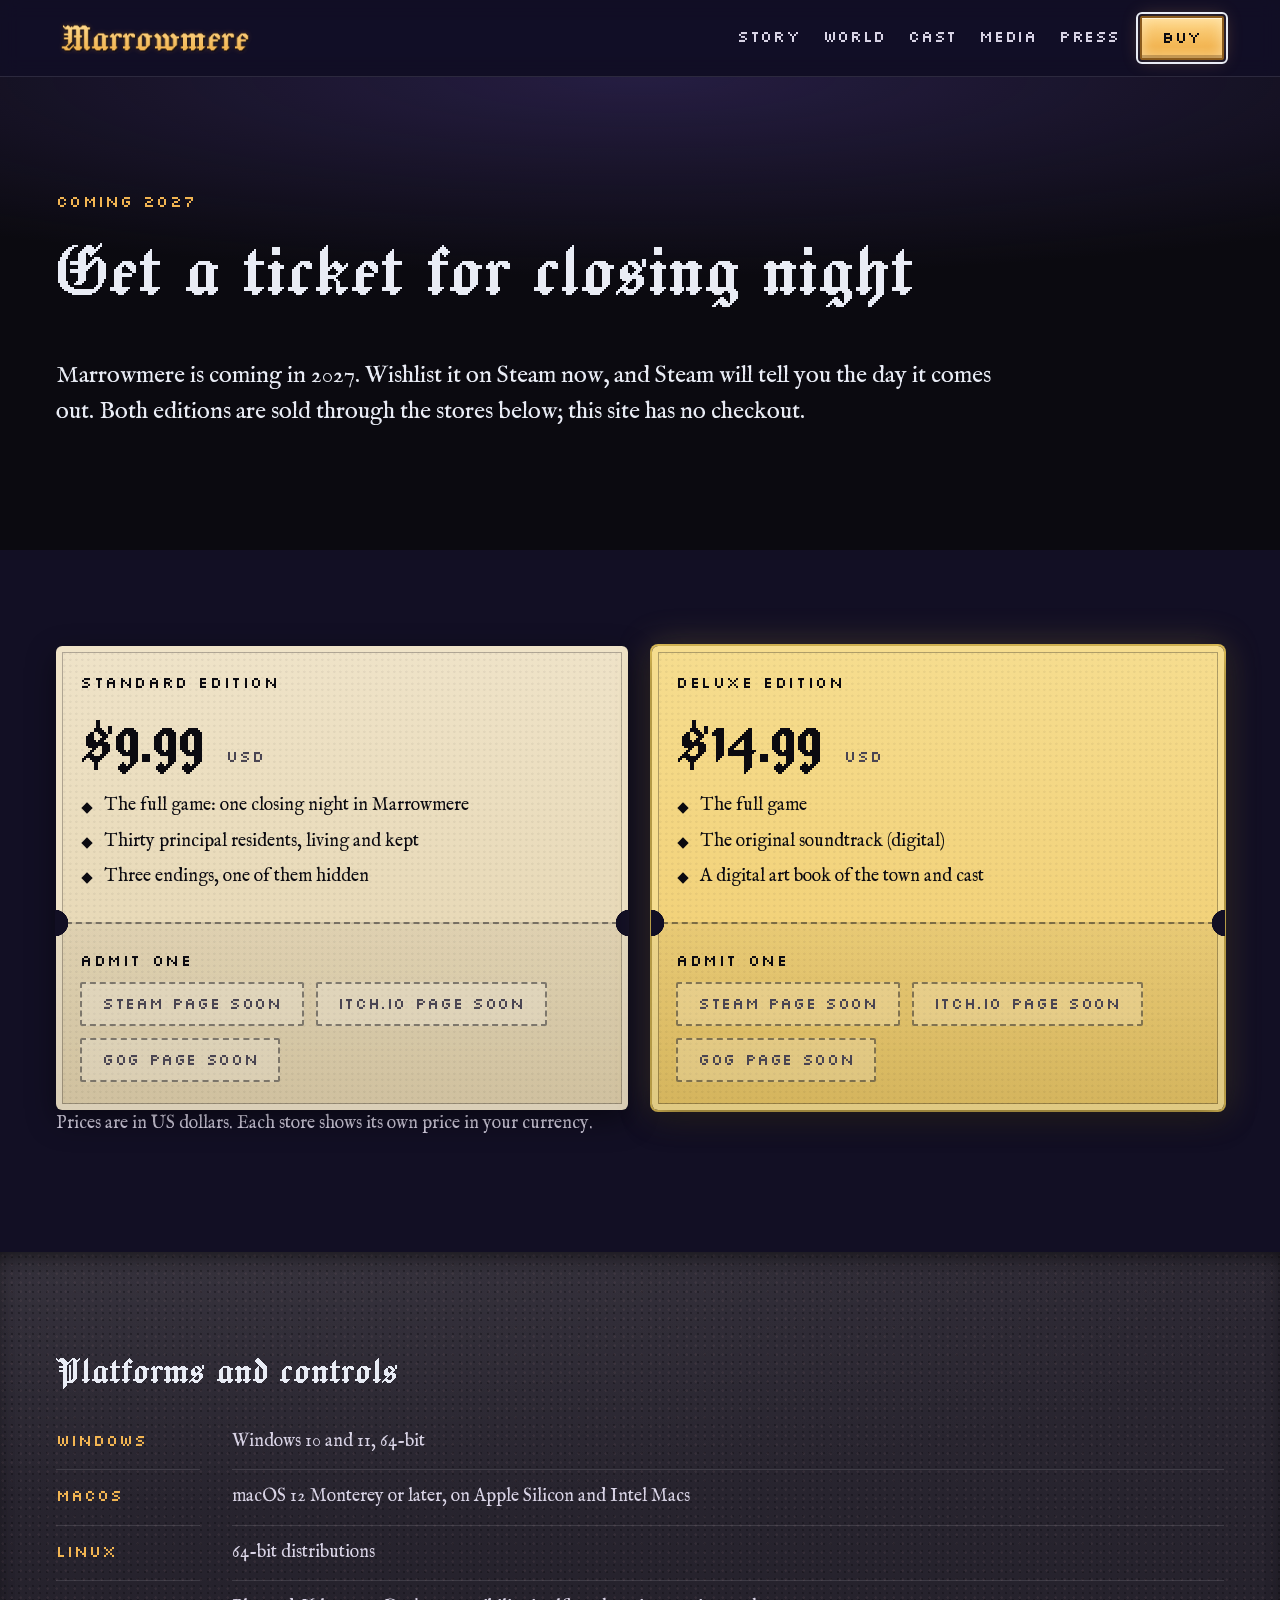
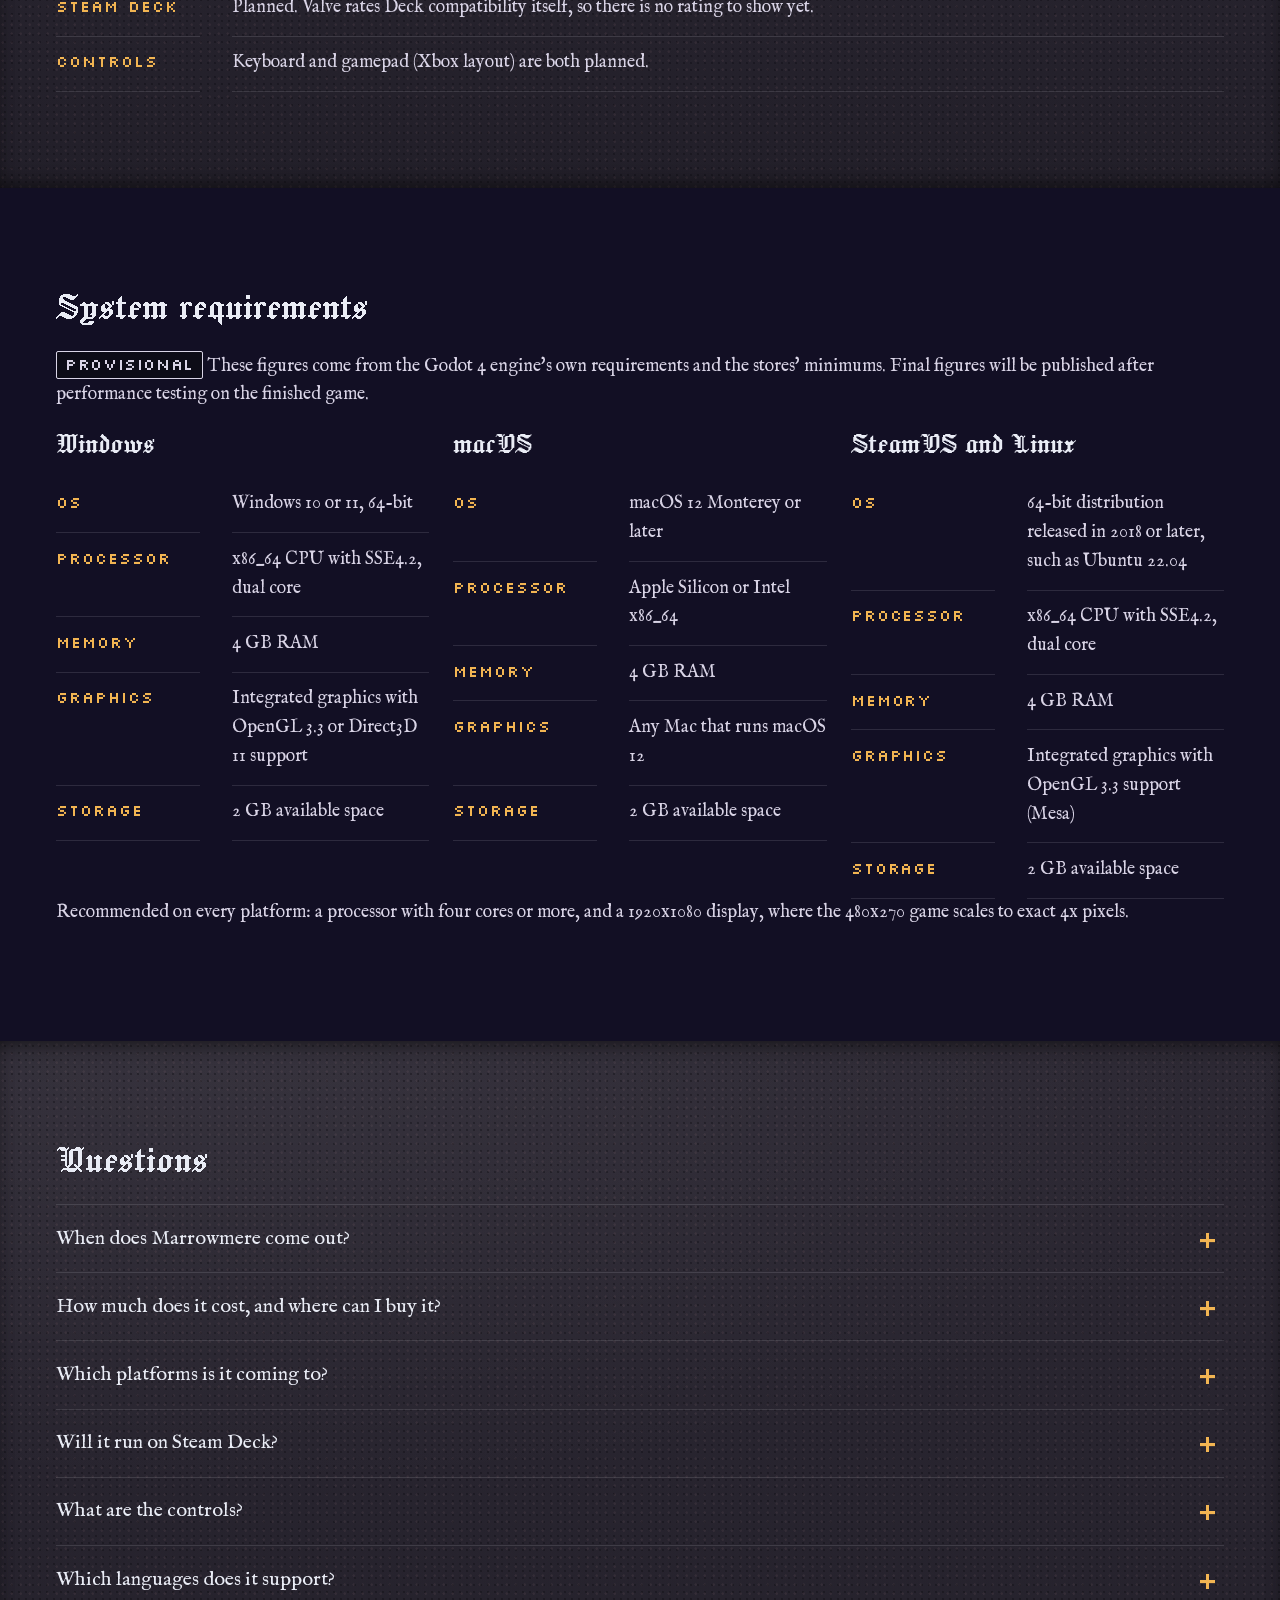
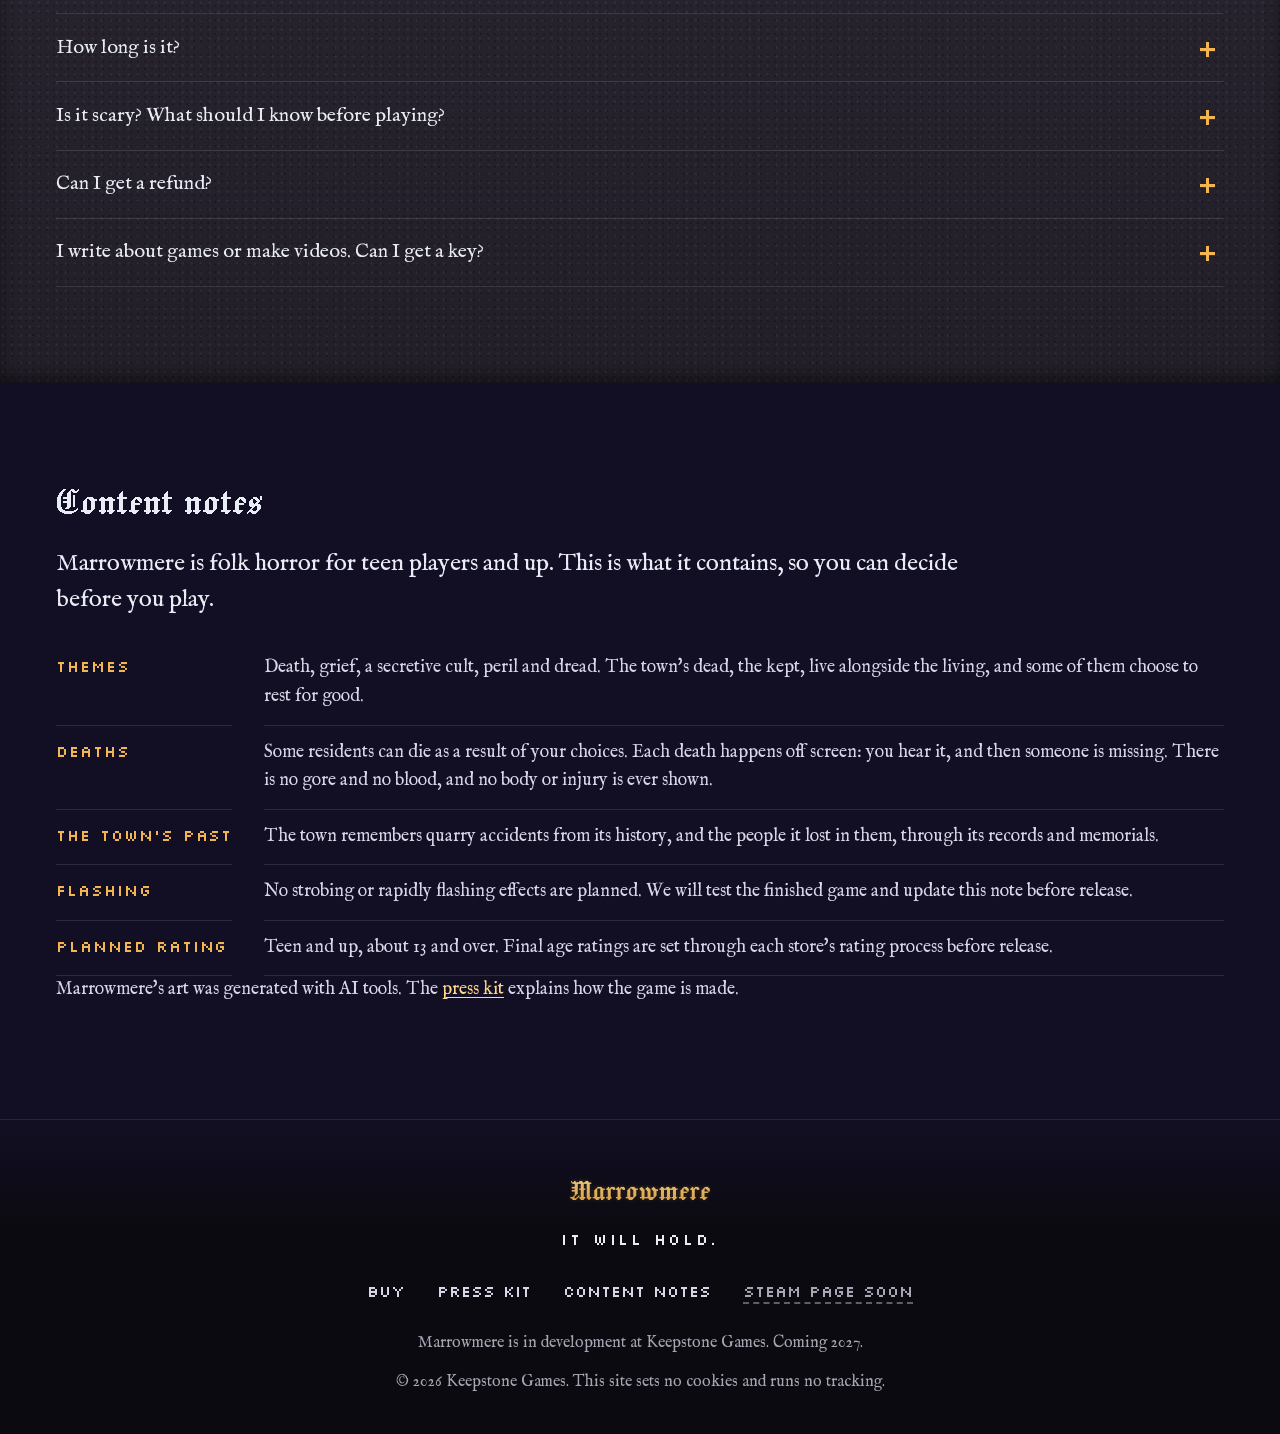
==== buy.html @ 12991509 "Publish the Marrowmere site Co-Authored-By: Claude Opus 5.5 <noreply@anthropic.com>" ====
<!doctype html>
<html lang="en-CA">
<head>
<meta charset="utf-8">
<meta name="viewport" content="width=device-width, initial-scale=1">
<title>Buy Marrowmere: editions, platforms and FAQ</title>
<meta name="description" content="Wishlist Marrowmere on Steam. Standard Edition $9.99 USD, Deluxe Edition $14.99 USD with the soundtrack and a digital art book. Coming 2027 to Windows, macOS and Linux.">
<link rel="canonical" href="https://bottobot.github.io/marrowmere-site/buy.html">
<meta property="og:type" content="website">
<meta property="og:site_name" content="Marrowmere">
<meta property="og:title" content="Buy Marrowmere: editions, platforms and FAQ">
<meta property="og:description" content="Wishlist Marrowmere on Steam. Standard Edition $9.99 USD, Deluxe Edition $14.99 USD with the soundtrack and a digital art book. Coming 2027 to Windows, macOS and Linux.">
<meta property="og:url" content="https://bottobot.github.io/marrowmere-site/buy.html">
<meta property="og:image" content="https://bottobot.github.io/marrowmere-site/assets/img/brand/og-image.jpg">
<meta name="twitter:card" content="summary_large_image">
<meta name="theme-color" content="#120f24">
<link rel="icon" href="assets/icons/favicon.ico" sizes="any">
<link rel="icon" type="image/png" sizes="32x32" href="assets/icons/favicon-32.png">
<link rel="apple-touch-icon" href="assets/icons/apple-touch-icon.png">
<link rel="manifest" href="site.webmanifest">
<link rel="preload" href="assets/fonts/jacquard24.woff2" as="font" type="font/woff2" crossorigin>
<link rel="stylesheet" href="css/site.css">
<script src="js/config.js"></script>
<script src="js/site.js" defer></script>
</head>
<body class="page-buy">
<!-- @region header -->
<a class="skip-link" href="#main">Skip to content</a>
<header class="site-header">
  <div class="wrap site-header__inner">
    <a class="brand" href="index.html"><img src="assets/img/brand/wordmark-1200.png" alt="Marrowmere" width="240" height="60"></a>
    <button class="nav-toggle" type="button" aria-expanded="false" aria-controls="site-nav"><span class="visually-hidden">Menu</span><span class="nav-toggle__bars" aria-hidden="true"></span></button>
    <nav id="site-nav" class="site-nav" aria-label="Main">
      <ul>
        <li><a href="story.html">Story</a></li>
        <li><a href="world.html">World</a></li>
        <li><a href="cast.html">Cast</a></li>
        <li><a href="media.html">Media</a></li>
        <li><a href="press.html">Press</a></li>
        <li><a class="btn btn--primary" href="buy.html" aria-current="page">Buy</a></li>
      </ul>
    </nav>
  </div>
</header>
<!-- @end header -->
<main id="main">
  <section class="section section--night" aria-labelledby="buy-title">
    <div class="wrap">
      <p class="eyebrow" data-cfg="release">Coming 2027</p>
      <h1 id="buy-title">Get a ticket for closing night</h1>
      <p class="lede">Marrowmere is coming in 2027. Wishlist it on Steam now, and Steam will tell you the day it comes out. Both editions are sold through the stores below; this site has no checkout.</p>
    </div>
  </section>

  <section class="section" id="editions" aria-labelledby="editions-title">
    <div class="wrap">
      <h2 class="visually-hidden" id="editions-title">Editions</h2>
      <div class="grid grid--2">
        <article class="ticket" aria-labelledby="ticket-standard">
          <h3 class="ticket__name" id="ticket-standard" data-cfg="editions.standard.name">Standard Edition</h3>
          <p class="ticket__price"><span data-cfg="editions.standard.price">$9.99</span> <small>USD</small></p>
          <ul class="ticket__list">
            <li>The full game: one closing night in Marrowmere</li>
            <li>Thirty principal residents, living and kept</li>
            <li>Three endings, one of them hidden</li>
          </ul>
          <div class="ticket__stub">
            <p class="ticket__name">Admit one</p>
            <div class="store-buttons">
              <a class="btn btn--primary" href="#faq-release" data-cfg-href="stores.steam" data-soon="Steam page soon">Wishlist on Steam</a>
              <a class="btn btn--ghost" href="#faq-release" data-cfg-href="stores.itch" data-soon="itch.io page soon">Follow on itch.io</a>
              <a class="btn btn--ghost" href="#faq-release" data-cfg-href="stores.gog" data-soon="GOG page soon">Wishlist on GOG</a>
            </div>
          </div>
        </article>
        <article class="ticket ticket--deluxe" aria-labelledby="ticket-deluxe">
          <h3 class="ticket__name" id="ticket-deluxe" data-cfg="editions.deluxe.name">Deluxe Edition</h3>
          <p class="ticket__price"><span data-cfg="editions.deluxe.price">$14.99</span> <small>USD</small></p>
          <ul class="ticket__list">
            <li>The full game</li>
            <li>The original soundtrack (digital)</li>
            <li>A digital art book of the town and cast</li>
          </ul>
          <div class="ticket__stub">
            <p class="ticket__name">Admit one</p>
            <div class="store-buttons">
              <a class="btn btn--primary" href="#faq-release" data-cfg-href="stores.steam" data-soon="Steam page soon">Wishlist on Steam</a>
              <a class="btn btn--ghost" href="#faq-release" data-cfg-href="stores.itch" data-soon="itch.io page soon">Follow on itch.io</a>
              <a class="btn btn--ghost" href="#faq-release" data-cfg-href="stores.gog" data-soon="GOG page soon">Wishlist on GOG</a>
            </div>
          </div>
        </article>
      </div>
      <p>Prices are in US dollars. Each store shows its own price in your currency.</p>
    </div>
  </section>

  <section class="section section--stone" id="platforms" aria-labelledby="platforms-title">
    <div class="wrap">
      <h2 id="platforms-title">Platforms and controls</h2>
      <dl class="facts">
        <dt>Windows</dt>
        <dd>Windows 10 and 11, 64-bit</dd>
        <dt>macOS</dt>
        <dd>macOS 12 Monterey or later, on Apple Silicon and Intel Macs</dd>
        <dt>Linux</dt>
        <dd>64-bit distributions</dd>
        <dt>Steam Deck</dt>
        <dd>Planned. Valve rates Deck compatibility itself, so there is no rating to show yet.</dd>
        <dt>Controls</dt>
        <dd>Keyboard and gamepad (Xbox layout) are both planned.</dd>
      </dl>
    </div>
  </section>

  <section class="section" id="requirements" aria-labelledby="requirements-title">
    <div class="wrap">
      <h2 id="requirements-title">System requirements</h2>
      <p><span class="badge">Provisional</span> These figures come from the Godot 4 engine's own requirements and the stores' minimums. Final figures will be published after performance testing on the finished game.</p>
      <div class="grid grid--3">
        <div>
          <h3>Windows</h3>
          <dl class="facts">
            <dt>OS</dt>
            <dd>Windows 10 or 11, 64-bit</dd>
            <dt>Processor</dt>
            <dd>x86_64 CPU with SSE4.2, dual core</dd>
            <dt>Memory</dt>
            <dd>4 GB RAM</dd>
            <dt>Graphics</dt>
            <dd>Integrated graphics with OpenGL 3.3 or Direct3D 11 support</dd>
            <dt>Storage</dt>
            <dd>2 GB available space</dd>
          </dl>
        </div>
        <div>
          <h3>macOS</h3>
          <dl class="facts">
            <dt>OS</dt>
            <dd>macOS 12 Monterey or later</dd>
            <dt>Processor</dt>
            <dd>Apple Silicon or Intel x86_64</dd>
            <dt>Memory</dt>
            <dd>4 GB RAM</dd>
            <dt>Graphics</dt>
            <dd>Any Mac that runs macOS 12</dd>
            <dt>Storage</dt>
            <dd>2 GB available space</dd>
          </dl>
        </div>
        <div>
          <h3>SteamOS and Linux</h3>
          <dl class="facts">
            <dt>OS</dt>
            <dd>64-bit distribution released in 2018 or later, such as Ubuntu 22.04</dd>
            <dt>Processor</dt>
            <dd>x86_64 CPU with SSE4.2, dual core</dd>
            <dt>Memory</dt>
            <dd>4 GB RAM</dd>
            <dt>Graphics</dt>
            <dd>Integrated graphics with OpenGL 3.3 support (Mesa)</dd>
            <dt>Storage</dt>
            <dd>2 GB available space</dd>
          </dl>
        </div>
      </div>
      <p><strong>Recommended</strong> on every platform: a processor with four cores or more, and a 1920x1080 display, where the 480x270 game scales to exact 4x pixels.</p>
    </div>
  </section>

  <section class="section section--stone" id="faq" aria-labelledby="faq-title">
    <div class="wrap">
      <h2 id="faq-title">Questions</h2>
      <details class="faq" id="faq-release">
        <summary>When does Marrowmere come out?</summary>
        <div>
          <p>In 2027. The release date will be announced on the store pages first. Wishlist Marrowmere on Steam and Steam will tell you the day it comes out. The store pages open before release; until they do, the store buttons on this page say so.</p>
        </div>
      </details>
      <details class="faq" id="faq-price">
        <summary>How much does it cost, and where can I buy it?</summary>
        <div>
          <p>The Standard Edition is <span data-cfg="editions.standard.price">$9.99</span> USD. The Deluxe Edition is <span data-cfg="editions.deluxe.price">$14.99</span> USD and adds the original soundtrack and a digital art book. Each store shows its price in your own currency, and regional prices are set when the store pages open. Marrowmere is planned for Steam, itch.io and GOG; this site has no checkout.</p>
        </div>
      </details>
      <details class="faq" id="faq-platforms">
        <summary>Which platforms is it coming to?</summary>
        <div>
          <p>Windows, macOS and Linux. Those are the only platforms announced. Steam Deck support is planned.</p>
        </div>
      </details>
      <details class="faq" id="faq-deck">
        <summary>Will it run on Steam Deck?</summary>
        <div>
          <p>Steam Deck support is planned. The game draws at 480x270 and scales by whole numbers, so on the Deck's 1280x800 screen it shows at exact 2x pixels. Valve rates Deck compatibility itself after its own review, so there is no rating to show yet.</p>
        </div>
      </details>
      <details class="faq" id="faq-controls">
        <summary>What are the controls?</summary>
        <div>
          <p>Keyboard and gamepad (Xbox layout) are both planned. You walk and run through the streets, look at what you find and act on it. There is no jumping.</p>
        </div>
      </details>
      <details class="faq" id="faq-languages">
        <summary>Which languages does it support?</summary>
        <div>
          <p>English at launch, for all text and the interface. The dialogue is written, not voiced.</p>
        </div>
      </details>
      <details class="faq" id="faq-length">
        <summary>How long is it?</summary>
        <div>
          <p>To be announced. The story covers one evening, the Show's closing night, and we will publish an honest playtime once the whole night can be played from start to finish.</p>
        </div>
      </details>
      <details class="faq" id="faq-content">
        <summary>Is it scary? What should I know before playing?</summary>
        <div>
          <p>It is folk horror written for teen players and up: dread and atmosphere, never gore. Some residents can die because of what you say. The <a href="#content-notes">content notes</a> below list everything.</p>
        </div>
      </details>
      <details class="faq" id="faq-refunds">
        <summary>Can I get a refund?</summary>
        <div>
          <p>Refunds follow the policy of the store you bought from: Steam, itch.io and GOG each publish their own. You buy Marrowmere on those stores, not on this site, so the store handles any refund.</p>
        </div>
      </details>
      <details class="faq" id="faq-keys">
        <summary>I write about games or make videos. Can I get a key?</summary>
        <div>
          <p>Yes. Keys go out closer to release, and a press contact address is coming soon. Meanwhile, see the <a href="press.html">press kit</a> for the fact sheet, images and logo.</p>
        </div>
      </details>
    </div>
  </section>

  <section class="section" id="content-notes" aria-labelledby="content-notes-title">
    <div class="wrap">
      <h2 id="content-notes-title">Content notes</h2>
      <p class="lede">Marrowmere is folk horror for teen players and up. This is what it contains, so you can decide before you play.</p>
      <dl class="facts">
        <dt>Themes</dt>
        <dd>Death, grief, a secretive cult, peril and dread. The town's dead, the kept, live alongside the living, and some of them choose to rest for good.</dd>
        <dt>Deaths</dt>
        <dd>Some residents can die as a result of your choices. Each death happens off screen: you hear it, and then someone is missing. There is no gore and no blood, and no body or injury is ever shown.</dd>
        <dt>The town's past</dt>
        <dd>The town remembers quarry accidents from its history, and the people it lost in them, through its records and memorials.</dd>
        <dt>Flashing</dt>
        <dd>No strobing or rapidly flashing effects are planned. We will test the finished game and update this note before release.</dd>
        <dt>Planned rating</dt>
        <dd>Teen and up, about 13 and over. Final age ratings are set through each store's rating process before release.</dd>
      </dl>
      <p>Marrowmere's art was generated with AI tools. The <a href="press.html#ai-content">press kit</a> explains how the game is made.</p>
    </div>
  </section>
</main>
<!-- @region footer -->
<footer class="site-footer">
  <div class="wrap site-footer__inner">
    <img class="site-footer__mark" src="assets/img/brand/wordmark-1200.png" alt="" width="180" height="45">
    <p class="site-footer__motto">IT WILL HOLD.</p>
    <ul class="site-footer__links">
      <li><a href="buy.html">Buy</a></li>
      <li><a href="press.html">Press kit</a></li>
      <li><a href="buy.html#content-notes">Content notes</a></li>
      <li><a href="buy.html" data-cfg-href="stores.steam" data-soon="Steam page soon">Steam</a></li>
    </ul>
    <p class="site-footer__small">Marrowmere is in development at <span data-cfg="studio">Keepstone Games</span>. <span data-cfg="release">Coming 2027</span>.</p>
    <p class="site-footer__small">&copy; 2026 Keepstone Games. This site sets no cookies and runs no tracking.</p>
  </div>
</footer>
<!-- @end footer -->
</body>
</html>
---- css/site.css ----
/* Marrowmere site design system. One stylesheet for every page; no build step.
   Night is the only theme. Contrast is WCAG 2.2 AA: --granite-grey (4.47:1 on --night) is used
   for borders and disabled outlines only, never for text; small print uses --ink-muted (7.8:1). */

/* ------------------------------------------------------------------ fonts (SIL OFL, self-hosted) */
@font-face { font-family: "Jacquard 24"; src: url("../assets/fonts/jacquard24.woff2") format("woff2"); font-weight: 400; font-style: normal; font-display: swap; }
@font-face { font-family: "IM Fell English"; src: url("../assets/fonts/imfell.woff2") format("woff2"); font-weight: 400; font-style: normal; font-display: swap; }
@font-face { font-family: "IM Fell English"; src: url("../assets/fonts/imfell-italic.woff2") format("woff2"); font-weight: 400; font-style: italic; font-display: swap; }
@font-face { font-family: "Silkscreen"; src: url("../assets/fonts/silkscreen.woff2") format("woff2"); font-weight: 400; font-style: normal; font-display: swap; }

/* ------------------------------------------------------------------ tokens */
:root {
  --night: #120f24;   --dusk: #1d1838;   --violet: #3b2d6b;  --amber: #f2b552;  --amber-hi: #ffd88a;
  --granite-pink: #b88a8f; --granite-grey: #7d7a86; --keepstone: #0b0a10; --frost: #e9ecf5; --birch: #e6c45a; --ink: #d9d4e6;
  --font-display: "Jacquard 24", serif; --font-body: "IM Fell English", Georgia, serif; --font-label: "Silkscreen", monospace;
  --gutter: 16px; --wrap: 1200px; --radius: 2px;

  /* derived tokens: S02 additions, not in common.PALETTE */
  --ink-muted: #a9a5b4;
  --line: rgba(233, 236, 245, 0.12);
  --header-h: 76px;
  --hole: var(--night);
  --card-lo: #17132e;
  --kept-blue: #a7c3e6;
  --paper: #efe3c8; --paper-deep: #e3d3ad; --paper-gold: #f2d27a; --paper-ink: #0b0a10; --paper-muted: #4a4552;
  --stone-hi: #4a4552; --stone: #3b3843; --stone-lo: #24212b;
  --wood: #5d3f27; --wood-lo: #4f3420; --wood-edge: #2f1f13; --wood-paint: #f4ead2;
  --shadow: 0 10px 30px rgba(0, 0, 0, 0.45);
  color-scheme: dark;
}

/* ------------------------------------------------------------------ base */
*, *::before, *::after { box-sizing: border-box; }
[hidden] { display: none !important; }
html { -webkit-text-size-adjust: 100%; text-size-adjust: 100%; scroll-padding-top: calc(var(--header-h) + 16px); }
@media (prefers-reduced-motion: no-preference) { html { scroll-behavior: smooth; } }
body {
  margin: 0; min-height: 100vh; overflow-x: clip;
  background: var(--night); color: var(--ink);
  font-family: var(--font-body); font-size: 1.125rem; line-height: 1.6;
  font-synthesis: none; -webkit-font-smoothing: antialiased;
}
img, video { display: block; max-width: 100%; height: auto; }
picture { display: block; }
h1, h2, h3 { margin: 0 0 0.5em; font-family: var(--font-display); font-weight: 400; line-height: 1.05; color: var(--frost); overflow-wrap: break-word; text-wrap: balance; }
h1 { font-size: 2.6875rem; }                 /* 43 px: one Jacquard pixel per CSS pixel */
h2 { font-size: 2.6875rem; }
h3 { font-size: 2rem; }
@media (min-width: 760px) { h1 { font-size: 5.375rem; } }   /* 86 px */
p { margin: 0 0 1em; }
a { color: var(--amber-hi); text-decoration-thickness: 1px; text-underline-offset: 0.18em; }
a:hover { color: var(--frost); }
:focus-visible { outline: 3px solid var(--amber); outline-offset: 3px; }
::selection { background: var(--violet); color: var(--frost); }
table { width: 100%; border-collapse: collapse; }
th, td { padding: 0.6rem 0.75rem; text-align: left; vertical-align: top; border-bottom: 1px solid var(--line); }
th { font-family: var(--font-label); font-size: 1rem; font-weight: 400; letter-spacing: 0.04em; color: var(--amber); }

/* ------------------------------------------------------------------ layout */
.wrap { width: 100%; max-width: var(--wrap); margin-inline: auto; padding-inline: var(--gutter); }
.section { position: relative; padding-block: clamp(3rem, 8vw, 6rem); }
.section--night { background: radial-gradient(120% 60% at 50% 0%, rgba(59, 45, 107, 0.55), transparent 70%), var(--keepstone); }
.section--stone {
  --hole: var(--stone-lo);
  background:
    radial-gradient(circle at 30% 40%, rgba(184, 138, 143, 0.09) 0 1px, transparent 1.5px) 0 0 / 9px 9px,
    radial-gradient(circle at 70% 70%, rgba(11, 10, 16, 0.35) 0 1px, transparent 1.5px) 0 0 / 7px 7px,
    radial-gradient(140% 80% at 20% 0%, rgba(255, 255, 255, 0.05), transparent 60%),
    linear-gradient(180deg, #2c2833, #221f29);
  box-shadow: inset 0 14px 24px -14px rgba(0, 0, 0, 0.75), inset 0 -14px 24px -14px rgba(0, 0, 0, 0.75);
}
.grid { display: grid; gap: 1.5rem; grid-template-columns: minmax(0, 1fr); }
@media (min-width: 600px) { .grid--2, .grid--3, .grid--4 { grid-template-columns: repeat(2, minmax(0, 1fr)); } }
@media (min-width: 1000px) {
  .grid--3 { grid-template-columns: repeat(3, minmax(0, 1fr)); }
  .grid--4 { grid-template-columns: repeat(4, minmax(0, 1fr)); }
}
.visually-hidden { position: absolute !important; width: 1px; height: 1px; padding: 0; margin: -1px; overflow: hidden; clip: rect(0 0 0 0); clip-path: inset(50%); white-space: nowrap; border: 0; }
.skip-link { position: absolute; left: var(--gutter); top: -100px; z-index: 100; padding: 0.75rem 1rem; background: var(--amber); color: var(--keepstone); font-family: var(--font-label); font-size: 1rem; text-decoration: none; }
.skip-link:focus { top: 8px; color: var(--keepstone); }

/* ------------------------------------------------------------------ header and navigation */
.site-header { position: sticky; top: 0; z-index: 50; background: rgba(18, 15, 36, 0.86); border-bottom: 1px solid var(--line); }
@supports ((-webkit-backdrop-filter: blur(1px)) or (backdrop-filter: blur(1px))) {
  .site-header { background: rgba(18, 15, 36, 0.64); -webkit-backdrop-filter: blur(10px) saturate(1.3); backdrop-filter: blur(10px) saturate(1.3); }
}
.site-header__inner { display: flex; align-items: center; justify-content: space-between; gap: 1rem; min-height: var(--header-h); }
.brand { display: block; flex: 0 0 auto; margin-left: -21px; line-height: 0; }   /* wordmark's own 9 % margin */
.brand img { width: 240px; height: 60px; }
.site-nav ul { display: flex; flex-wrap: wrap; align-items: center; gap: 0.25rem 1.1rem; margin: 0; padding: 0; list-style: none; }
.site-nav a:not(.btn) { display: inline-block; padding: 0.5rem 0.15rem; border-bottom: 2px solid transparent; font-family: var(--font-label); font-size: 1rem; letter-spacing: 0.04em; color: var(--ink); text-decoration: none; }
.site-nav a:not(.btn):hover { color: var(--frost); border-bottom-color: var(--amber); }
.site-nav a[aria-current="page"]:not(.btn) { color: var(--amber-hi); border-bottom-color: var(--amber); }
.site-nav .btn[aria-current="page"] { outline: 2px solid var(--frost); outline-offset: 2px; }
.nav-toggle { display: none; position: relative; flex: 0 0 auto; width: 44px; height: 44px; padding: 0; border: 1px solid rgba(233, 236, 245, 0.4); border-radius: var(--radius); background: rgba(11, 10, 16, 0.35); color: var(--frost); cursor: pointer; }
.nav-toggle__bars, .nav-toggle__bars::before, .nav-toggle__bars::after { position: absolute; width: 20px; height: 2px; background-color: currentColor; transition: transform 0.2s ease, background-color 0.2s ease; }
.nav-toggle__bars { left: 11px; top: 20px; }
.nav-toggle__bars::before, .nav-toggle__bars::after { content: ""; left: 0; }
.nav-toggle__bars::before { top: -7px; }
.nav-toggle__bars::after { top: 7px; }
.nav-toggle[aria-expanded="true"] .nav-toggle__bars { background-color: transparent; }
.nav-toggle[aria-expanded="true"] .nav-toggle__bars::before { transform: translateY(7px) rotate(45deg); }
.nav-toggle[aria-expanded="true"] .nav-toggle__bars::after { transform: translateY(-7px) rotate(-45deg); }
@media (max-width: 759.98px) {
  .nav-toggle { display: block; }
  .site-nav { display: none; position: absolute; top: 100%; left: 0; right: 0; padding: 0.25rem var(--gutter) 1.25rem; background: rgba(11, 10, 16, 0.97); border-bottom: 1px solid var(--line); box-shadow: 0 18px 30px rgba(0, 0, 0, 0.5); max-height: calc(100vh - var(--header-h)); max-height: calc(100dvh - var(--header-h)); overflow-y: auto; overscroll-behavior: contain; }
  .nav-toggle[aria-expanded="true"] + .site-nav { display: block; }
  html:not(.js) .site-header { position: relative; }   /* no-script fallback: the menu stays open */
  html:not(.js) .site-header__inner { flex-wrap: wrap; }
  html:not(.js) .nav-toggle { display: none; }
  html:not(.js) .site-nav { display: block; position: static; flex: 1 0 100%; padding-top: 0; max-height: none; overflow: visible; box-shadow: none; border-bottom: 0; background: none; }
  .site-nav ul { flex-direction: column; align-items: stretch; gap: 0; }
  .site-nav a:not(.btn) { display: block; padding: 0.85rem 0; border-bottom: 1px solid var(--line); }
  .site-nav .btn { width: 100%; margin-top: 1rem; }
}
@media (min-width: 760px) and (max-width: 899.98px) { .brand { margin-left: -18px; } .brand img { width: 200px; height: 50px; } }

/* ------------------------------------------------------------------ type */
.eyebrow { margin: 0 0 0.75rem; font-family: var(--font-label); font-size: 1rem; line-height: 1.5; letter-spacing: 0.08em; text-transform: uppercase; color: var(--amber); }
.lede { max-width: 40em; font-size: 1.375rem; line-height: 1.5; color: var(--frost); }
@media (min-width: 760px) { .lede { font-size: 1.5rem; } }
/* The motto is set in Silkscreen like the hero and footer mottos: Jacquard 24 capitals misread
   "IT WILL HOLD." as "JT WJLL HOLD.". 32 and 48 px are Silkscreen's crisp multiples of 8. */
.motto {
  position: relative; max-width: 46rem; margin: 2.5rem auto; padding: 2.25rem clamp(1.25rem, 5vw, 3rem);
  font-family: var(--font-label); font-size: 2rem; line-height: 1.25; letter-spacing: 0.1em; text-align: center; text-wrap: balance; color: #e4dfec;
  background:
    radial-gradient(140% 90% at 25% 10%, rgba(255, 255, 255, 0.08), transparent 55%),
    radial-gradient(circle at 30% 40%, rgba(184, 138, 143, 0.10) 0 1px, transparent 1.5px) 0 0 / 9px 9px,
    radial-gradient(circle at 60% 70%, rgba(11, 10, 16, 0.35) 0 1px, transparent 1.5px) 0 0 / 7px 7px,
    linear-gradient(180deg, var(--stone-hi), var(--stone) 55%, var(--stone-lo));
  border: 1px solid #15131a; border-radius: var(--radius);
  box-shadow:
    inset 0 2px 0 rgba(255, 255, 255, 0.14), inset 0 -3px 0 rgba(0, 0, 0, 0.45),
    inset 0 0 0 6px rgba(11, 10, 16, 0.22), inset 0 0 0 7px rgba(255, 255, 255, 0.05),
    inset 0 0 40px rgba(0, 0, 0, 0.55), 0 14px 30px rgba(0, 0, 0, 0.5);
  text-shadow: 0 -2px 0 rgba(11, 10, 16, 0.9), 0 1px 0 rgba(255, 255, 255, 0.22);
}
.motto p { margin: 0; }
@media (min-width: 760px) { .motto { font-size: 3rem; } }
.motto cite, .motto footer { display: block; margin-top: 1rem; font-family: var(--font-label); font-size: 1rem; font-style: normal; letter-spacing: 0.08em; color: var(--ink); text-shadow: 0 1px 0 rgba(0, 0, 0, 0.6); }
.sign {
  position: relative; display: inline-block; margin: 1rem 0; padding: 0.85rem 1.9rem;
  font-family: var(--font-label); font-size: 1.5rem; line-height: 1.3; letter-spacing: 0.08em; text-transform: uppercase; color: var(--wood-paint);
  text-shadow: 1px 1px 0 rgba(0, 0, 0, 0.55);
  background:
    linear-gradient(180deg, rgba(255, 255, 255, 0.07), transparent 40%),
    repeating-linear-gradient(180deg, transparent 0 13px, rgba(0, 0, 0, 0.28) 13px 14px, transparent 14px 28px),
    repeating-linear-gradient(90deg, rgba(0, 0, 0, 0.06) 0 2px, transparent 2px 23px, rgba(255, 255, 255, 0.04) 23px 24px),
    linear-gradient(90deg, var(--wood-lo), var(--wood) 30%, #6b4a2f 60%, var(--wood-lo));
  border: 3px solid var(--wood-edge); border-radius: 3px;
  box-shadow: inset 0 0 0 1px rgba(255, 255, 255, 0.08), inset 0 -8px 16px rgba(0, 0, 0, 0.35), 0 5px 0 #1e140c, 0 12px 24px rgba(0, 0, 0, 0.5);
  transform: rotate(-1.5deg);
}
.sign::before, .sign::after { content: ""; position: absolute; top: 50%; width: 8px; height: 8px; margin-top: -4px; border-radius: 50%; background: radial-gradient(circle at 35% 35%, #c9c3b3, #6d6658 60%, #2b2620); box-shadow: 0 1px 0 rgba(0, 0, 0, 0.6); }
.sign::before { left: 8px; }
.sign::after { right: 8px; }

/* ------------------------------------------------------------------ buttons */
.btn {
  display: inline-flex; align-items: center; justify-content: center; gap: 0.5rem; min-height: 44px; padding: 0.65rem 1.25rem;
  border: 2px solid transparent; border-radius: var(--radius); background: transparent; color: var(--frost);
  font-family: var(--font-label); font-size: 1rem; line-height: 1.2; letter-spacing: 0.04em; text-align: center; text-decoration: none; cursor: pointer;
  transition: transform 0.15s ease, box-shadow 0.2s ease, background-color 0.2s ease, color 0.2s ease, border-color 0.2s ease;
}
.btn--primary {
  color: var(--keepstone); border-color: #8a5a1c; background: linear-gradient(180deg, var(--amber-hi), var(--amber) 70%);
  box-shadow: inset 0 1px 0 rgba(255, 255, 255, 0.55), inset 0 -3px 0 rgba(61, 34, 8, 0.28), inset 0 0 14px rgba(255, 244, 214, 0.55), 0 0 18px rgba(242, 181, 82, 0.28);
}
.btn--primary:hover { color: var(--keepstone); transform: translateY(-1px); box-shadow: inset 0 1px 0 rgba(255, 255, 255, 0.6), inset 0 -3px 0 rgba(61, 34, 8, 0.28), inset 0 0 18px rgba(255, 244, 214, 0.7), 0 0 28px rgba(242, 181, 82, 0.5); }
.btn--primary:active { transform: translateY(1px); }
.btn--ghost { color: var(--frost); border-color: rgba(233, 236, 245, 0.7); background: rgba(11, 10, 16, 0.25); }
.btn--ghost:hover { color: var(--frost); border-color: var(--frost); background: rgba(233, 236, 245, 0.08); }
.store-buttons { display: flex; flex-wrap: wrap; align-items: center; gap: 0.75rem; margin: 1.5rem 0 0; padding: 0; list-style: none; }

/* ------------------------------------------------------------------ hero */
.hero { position: relative; isolation: isolate; display: grid; align-items: end; min-height: calc(100vh - var(--header-h)); min-height: calc(100svh - var(--header-h)); overflow: hidden; background: var(--keepstone); }
.hero__media { position: absolute; inset: 0; z-index: -2; width: 100%; height: 100%; max-width: none; object-fit: cover; object-position: 50% 50%; }
@media (max-width: 699.98px) { .hero__media { object-position: 30% 50%; } }
.hero::before { content: ""; position: absolute; inset: 0; z-index: -1; pointer-events: none; background: linear-gradient(180deg, rgba(18, 15, 36, 0.6) 0%, rgba(18, 15, 36, 0) 20%, rgba(18, 15, 36, 0) 40%, rgba(18, 15, 36, 0.78) 70%, var(--night) 100%); }
.hero__mist { position: absolute; left: 0; right: 0; bottom: 0; z-index: -1; height: 55%; }
.hero__content { position: relative; width: 100%; max-width: var(--wrap); margin-inline: auto; padding: 6rem var(--gutter) 3.5rem; }
/* wordmark PNGs keep about 9 % transparent margin each side and 19 % above and below (R4 s5) */
.wordmark { width: min(100%, 480px); height: auto; margin: 0 0 calc(min(100%, 480px) * -0.045) calc(min(100%, 480px) * -0.09); filter: drop-shadow(0 4px 18px rgba(0, 0, 0, 0.65)); }
@media (min-width: 1000px) { .wordmark { width: 720px; margin: 0 0 -32px -65px; } }
.hero__motto { margin: 0 0 1.5rem; font-family: var(--font-label); font-size: 1.5rem; letter-spacing: 0.12em; color: var(--frost); text-shadow: 0 2px 0 var(--keepstone), 0 0 18px rgba(0, 0, 0, 0.8); }

/* ------------------------------------------------------------------ mist and glow */
.mist { position: relative; height: 7rem; overflow: hidden; pointer-events: none; }
.hero__mist { overflow: hidden; pointer-events: none; }
.mist::before, .mist::after, .hero__mist::before, .hero__mist::after {
  content: ""; position: absolute; left: 0; width: 200%; height: 100%;
  background-repeat: repeat-x; background-size: 50% 100%;
  animation: mist-drift 90s linear infinite; will-change: transform;
}
.mist::before, .hero__mist::before {
  bottom: -10%; opacity: 0.55;
  background-image:
    radial-gradient(18% 38% at 20% 70%, rgba(233, 236, 245, 0.30), transparent 70%),
    radial-gradient(18% 30% at 50% 62%, rgba(233, 236, 245, 0.22), transparent 70%),
    radial-gradient(16% 34% at 80% 74%, rgba(233, 236, 245, 0.26), transparent 70%);
}
.mist::after, .hero__mist::after {
  bottom: 18%; opacity: 0.35; animation-duration: 140s; animation-direction: reverse;
  background-image:
    radial-gradient(22% 26% at 30% 60%, rgba(217, 212, 230, 0.28), transparent 70%),
    radial-gradient(20% 22% at 72% 50%, rgba(217, 212, 230, 0.22), transparent 70%);
}
@keyframes mist-drift { from { transform: translate3d(0, 0, 0); } to { transform: translate3d(-50%, 0, 0); } }
#glow {
  position: fixed; left: 0; top: 0; z-index: 40; width: 520px; height: 520px; margin: -260px 0 0 -260px;
  border-radius: 50%; pointer-events: none; opacity: 0; mix-blend-mode: screen;
  background: radial-gradient(circle, rgba(242, 181, 82, 0.11) 0%, rgba(242, 181, 82, 0.05) 35%, transparent 70%);
  transition: opacity 0.4s ease;
}
body:not(.has-glow) #glow { display: none; }

/* ------------------------------------------------------------------ features and screenshot strip */
.features { display: grid; gap: 1.5rem; grid-template-columns: repeat(auto-fit, minmax(min(100%, 20rem), 1fr)); margin: 0; padding: 0; list-style: none; }
.feature { display: flex; flex-direction: column; overflow: hidden; background: linear-gradient(180deg, var(--dusk), var(--card-lo)); border: 1px solid var(--line); border-radius: var(--radius); }
.feature img { width: 100%; aspect-ratio: 16 / 9; object-fit: cover; }
.feature h3 { margin: 1.25rem 1.25rem 0.5rem; }
.feature p { margin: 0 1.25rem 1.5rem; }
.shots { display: grid; gap: 1rem; grid-template-columns: repeat(auto-fill, minmax(min(100%, 16rem), 1fr)); margin: 0; padding: 0; list-style: none; }
.shots a { display: block; overflow: hidden; border: 1px solid var(--line); border-radius: var(--radius); background: var(--keepstone); }
.shots img { width: 100%; aspect-ratio: 16 / 9; object-fit: cover; transition: transform 0.35s ease, filter 0.35s ease; }
.shots a:hover img, .shots a:focus-visible img { transform: scale(1.03); filter: brightness(1.08); }
@media (max-width: 759.98px) {
  .shots { display: flex; gap: 0.75rem; overflow-x: auto; overscroll-behavior-x: contain; scroll-snap-type: x mandatory; padding: 6px 6px 0.75rem; margin: -6px -6px 0; scroll-padding-inline: 6px; scrollbar-width: thin; }
  .shots > li { flex: 0 0 84%; scroll-snap-align: start; }
}

/* ------------------------------------------------------------------ place cards */
.place-card { margin: 0; overflow: hidden; background: linear-gradient(180deg, var(--dusk), var(--card-lo)); border: 1px solid var(--line); border-radius: var(--radius); transition: transform 0.25s ease, box-shadow 0.25s ease, border-color 0.25s ease; }
.place-card:hover, .place-card:focus-visible { transform: translateY(-3px); border-color: rgba(242, 181, 82, 0.45); box-shadow: 0 14px 30px rgba(0, 0, 0, 0.5), 0 0 24px rgba(242, 181, 82, 0.12); }
.place-card__media { position: relative; overflow: hidden; background: var(--keepstone); }
.place-card__media img { width: 100%; }
.place-card__media video { position: absolute; inset: 0; width: 100%; height: 100%; object-fit: cover; opacity: 0; transition: opacity 0.45s ease; }
.place-card.is-playing .place-card__media video { opacity: 1; }
.place-card figcaption { padding: 1rem 1.25rem 1.25rem; }
.place-card h3 { margin: 0 0 0.35rem; }
.place-card figcaption p { margin: 0; font-size: 1.0625rem; }

/* ------------------------------------------------------------------ cast cards, cast row, badges */
.cast-card { position: relative; display: flex; flex-direction: column; padding: 1rem 1.25rem 1.5rem; background: linear-gradient(180deg, var(--dusk), var(--card-lo)); border: 1px solid var(--line); border-radius: var(--radius); transition: transform 0.25s ease, box-shadow 0.25s ease, border-color 0.25s ease; }
.cast-card:hover, .cast-card:focus-visible { transform: translateY(-4px); border-color: rgba(242, 181, 82, 0.45); box-shadow: 0 16px 32px rgba(0, 0, 0, 0.5), 0 0 28px rgba(242, 181, 82, 0.14); }
.cast-card__sprite { position: relative; aspect-ratio: 1; margin: 0 0 1rem; overflow: hidden; background: radial-gradient(60% 22% at 50% 92%, rgba(242, 181, 82, 0.22), transparent 70%), radial-gradient(70% 70% at 50% 60%, rgba(59, 45, 107, 0.35), transparent 70%); }
.cast-card__sprite picture { display: contents; }
.cast-card__sprite img { position: absolute; inset: 0; width: 100%; height: 100%; max-width: none; object-fit: contain; object-position: 50% 100%; image-rendering: pixelated; transition: opacity 0.3s ease; }
.cast-card__alt { opacity: 0; }
.cast-card:hover .cast-card__alt, .cast-card:focus-visible .cast-card__alt { opacity: 1; }
.cast-card:hover .cast-card__front, .cast-card:focus-visible .cast-card__front { opacity: 0; }
.cast-card h3 { margin: 0 0 0.25rem; }
.cast-card__role { margin: 0 0 0.5rem; font-family: var(--font-label); font-size: 1rem; line-height: 1.4; letter-spacing: 0.02em; color: var(--amber); }
.cast-card__hook { margin: 0; }
.badge { display: inline-block; padding: 0.3rem 0.5rem 0.35rem; border: 1px solid currentColor; border-radius: var(--radius); background: rgba(11, 10, 16, 0.6); font-family: var(--font-label); font-size: 1rem; line-height: 1; letter-spacing: 0.04em; }
.cast-card .badge { position: absolute; top: 0.75rem; left: 0.75rem; z-index: 1; }
.badge--living { color: var(--birch); }
.badge--kept { color: var(--kept-blue); }
.badge--other { color: var(--granite-pink); }
.cast-row { display: grid; gap: 1rem; grid-template-columns: repeat(auto-fit, minmax(min(100%, 9rem), 1fr)); margin: 0 0 2rem; padding: 0; list-style: none; }
.cast-row__link { display: flex; flex-direction: column; align-items: center; gap: 0.5rem; padding: 0.75rem 0.5rem 1rem; border: 1px solid transparent; border-radius: var(--radius); color: var(--ink); text-decoration: none; transition: transform 0.2s ease, border-color 0.2s ease, background-color 0.2s ease; }
.cast-row__link img { width: auto; height: 9rem; max-width: 100%; object-fit: contain; object-position: 50% 100%; image-rendering: pixelated; }
.cast-row__link:hover, .cast-row__link:focus-visible { transform: translateY(-3px); border-color: rgba(242, 181, 82, 0.4); background: rgba(29, 24, 56, 0.6); color: var(--frost); }
.cast-row__name { font-family: var(--font-label); font-size: 1rem; line-height: 1.3; text-align: center; }

/* ------------------------------------------------------------------ tickets (buy page) */
.ticket {
  position: relative; display: flex; flex-direction: column; padding: 1.75rem 1.5rem 0; color: var(--paper-ink);
  background: radial-gradient(circle at 40% 30%, rgba(11, 10, 16, 0.05) 0 1px, transparent 1.5px) 0 0 / 6px 6px, linear-gradient(180deg, var(--paper), var(--paper-deep));
  border-radius: 6px;
  box-shadow: var(--shadow), inset 0 0 0 6px var(--paper), inset 0 0 0 7px rgba(11, 10, 16, 0.28);
}
.ticket--deluxe {
  background: radial-gradient(circle at 40% 30%, rgba(11, 10, 16, 0.05) 0 1px, transparent 1.5px) 0 0 / 6px 6px, linear-gradient(180deg, #f6dd8f, var(--paper-gold) 60%, #e9c665);
  box-shadow: var(--shadow), 0 0 0 2px var(--birch), 0 0 36px rgba(230, 196, 90, 0.25), inset 0 0 0 6px #f6dd8f, inset 0 0 0 7px rgba(11, 10, 16, 0.3);
}
.ticket__name { margin: 0 0 0.5rem; font-family: var(--font-label); font-size: 1rem; letter-spacing: 0.1em; text-transform: uppercase; color: var(--paper-ink); }
.ticket__price { margin: 0 0 1rem; font-family: var(--font-display); font-size: 5.375rem; line-height: 0.9; color: var(--paper-ink); }
.ticket__price small { font-family: var(--font-label); font-size: 1rem; letter-spacing: 0.06em; color: var(--paper-muted); }
.ticket__list { margin: 0 0 1.5rem; padding: 0; list-style: none; }
.ticket__list li { position: relative; margin: 0 0 0.4rem; padding-left: 1.5rem; }
.ticket__list li::before { content: ""; position: absolute; left: 0.2rem; top: 0.62em; width: 0.5rem; height: 0.5rem; background: currentColor; transform: rotate(45deg); }
.ticket__stub { position: relative; margin: auto -1.5rem 0; padding: 1.5rem 1.5rem 1.75rem; border-top: 2px dashed rgba(11, 10, 16, 0.45); border-radius: 0 0 6px 6px; background: linear-gradient(180deg, rgba(11, 10, 16, 0.04), rgba(11, 10, 16, 0.09)); }
.ticket__stub::before { content: ""; position: absolute; left: -1px; right: -1px; top: -15px; height: 28px; pointer-events: none; background: radial-gradient(circle at 0 50%, var(--hole) 0 13px, transparent 13.5px), radial-gradient(circle at 100% 50%, var(--hole) 0 13px, transparent 13.5px); }
.ticket .store-buttons { margin-top: 0; }
.ticket :focus-visible { outline-color: var(--paper-ink); }
.ticket .btn--primary { border-color: #6b4513; }
.ticket .btn--ghost { color: var(--paper-ink); border-color: rgba(11, 10, 16, 0.65); background: rgba(255, 255, 255, 0.25); }
.ticket .btn--ghost:hover { color: var(--paper-ink); border-color: var(--paper-ink); background: rgba(255, 255, 255, 0.5); }

/* disabled store links: after every other button rule so it wins */
.btn.is-soon, .btn.is-soon:hover { color: var(--ink-muted); background: rgba(11, 10, 16, 0.35); border: 2px dashed var(--granite-grey); box-shadow: none; transform: none; cursor: default; }
.ticket .btn.is-soon, .ticket .btn.is-soon:hover { color: var(--paper-muted); background: rgba(255, 255, 255, 0.2); border-color: rgba(11, 10, 16, 0.45); }

/* ------------------------------------------------------------------ FAQ, facts, sign-up, player */
.faq { border-top: 1px solid var(--line); }
.faq:last-of-type { border-bottom: 1px solid var(--line); }
.faq summary { position: relative; display: block; padding: 1.1rem 2.75rem 1.1rem 0; font-size: 1.25rem; color: var(--frost); cursor: pointer; list-style: none; }
.faq summary::-webkit-details-marker { display: none; }
.faq summary::after { content: "+"; position: absolute; right: 0.4rem; top: 50%; font-family: var(--font-label); font-size: 1.5rem; line-height: 1; color: var(--amber); transform: translateY(-50%); transition: transform 0.2s ease; }
.faq[open] summary::after { transform: translateY(-50%) rotate(45deg); }
.faq summary:hover { color: var(--amber-hi); }
.faq > div { max-width: 70ch; padding: 0 0 1.25rem; }
.faq > div > :last-child { margin-bottom: 0; }
.facts { display: grid; grid-template-columns: minmax(0, 1fr); gap: 0; margin: 0; }
.facts dt { padding-top: 0.9rem; font-family: var(--font-label); font-size: 1rem; letter-spacing: 0.06em; color: var(--amber); }
.facts dd { margin: 0; padding-bottom: 0.9rem; border-bottom: 1px solid var(--line); }
@media (min-width: 600px) {
  .facts { grid-template-columns: minmax(9rem, max-content) minmax(0, 1fr); column-gap: 2rem; }
  .facts dt, .facts dd { padding-block: 0.8rem; border-bottom: 1px solid var(--line); }
}
.signup { display: grid; gap: 0.75rem; max-width: 34rem; }
.signup label { font-family: var(--font-label); font-size: 1rem; letter-spacing: 0.04em; color: var(--frost); }
.signup input[type="email"] { width: 100%; min-height: 48px; padding: 0.6rem 0.9rem; border: 2px solid rgba(233, 236, 245, 0.45); border-radius: var(--radius); background: var(--keepstone); color: var(--frost); font: inherit; font-size: 1.125rem; }
.signup input[type="email"]::placeholder { color: var(--ink-muted); opacity: 1; }
.signup input[type="email"]:focus-visible { border-color: var(--amber); outline: 3px solid var(--amber); outline-offset: 2px; }
.signup .btn { justify-self: start; }
@media (min-width: 600px) {
  .signup { grid-template-columns: minmax(0, 1fr) auto; align-items: end; }
  .signup label, .signup__status { grid-column: 1 / -1; }
}
.signup__status { min-height: 1.6em; margin: 0; font-style: italic; }
.signup__status[data-state="ok"] { color: var(--birch); }
.signup__status[data-state="error"] { color: var(--granite-pink); }
.signup__status[data-state="soon"], .signup__status[data-state="busy"] { color: var(--amber-hi); }
.player { margin: 0; }
.player video { width: auto; height: auto; max-width: 100%; max-height: 80vh; margin-inline: auto; background: var(--keepstone); border: 1px solid var(--line); border-radius: var(--radius); box-shadow: var(--shadow); }
.player figcaption { margin-top: 0.75rem; font-family: var(--font-label); font-size: 1rem; letter-spacing: 0.03em; text-align: center; color: var(--ink-muted); }

/* ------------------------------------------------------------------ wallpapers (media page) */
.wallpapers { display: grid; gap: 1.5rem; grid-template-columns: repeat(auto-fill, minmax(min(100%, 17rem), 1fr)); margin: 0; padding: 0; list-style: none; }
.wallpaper { overflow: hidden; background: linear-gradient(180deg, var(--dusk), var(--card-lo)); border: 1px solid var(--line); border-radius: var(--radius); }
.wallpaper img { width: 100%; aspect-ratio: 16 / 9; object-fit: cover; }
.wallpaper__name { margin: 1rem 1.25rem 0.5rem; color: var(--frost); }
.wallpaper__links { display: flex; flex-wrap: wrap; gap: 0.5rem; margin: 0 1.25rem 1.25rem; }
.wallpaper__links .btn { min-height: 40px; padding: 0.45rem 0.75rem; }

/* ------------------------------------------------------------------ lightbox (dialog built by site.js) */
#lightbox { width: 100vw; height: 100vh; height: 100dvh; max-width: none; max-height: none; margin: 0; padding: 0; overflow: hidden; border: 0; background: transparent; color: var(--frost); }
#lightbox[open] { display: grid; grid-template-rows: minmax(0, 1fr) auto; justify-items: center; }
#lightbox::backdrop { background: rgba(11, 10, 16, 0.94); }
.lightbox__figure { display: grid; align-content: center; justify-items: center; gap: 0.75rem; width: 100%; min-height: 0; margin: 0; padding: 4.5rem var(--gutter) 0.5rem; }
.lightbox__img { width: auto; height: auto; max-width: min(100%, 1280px); max-height: calc(100vh - 11rem); max-height: calc(100dvh - 11rem); background: var(--keepstone); border: 1px solid var(--line); box-shadow: 0 20px 60px rgba(0, 0, 0, 0.6); }
.lightbox__caption { max-width: 60rem; font-size: 1.0625rem; text-align: center; }
.lightbox__count { min-height: 1.5em; margin: 0 0 1.5rem; font-family: var(--font-label); font-size: 1rem; color: var(--ink-muted); }
.lightbox__prev, .lightbox__next, .lightbox__close { position: absolute; min-width: 48px; min-height: 48px; padding: 0; font-family: system-ui, sans-serif; font-size: 1.75rem; line-height: 1; }
.lightbox__close { top: 1rem; right: 1rem; }
.lightbox__prev { left: 1rem; top: 50%; transform: translateY(-50%); }
.lightbox__next { right: 1rem; top: 50%; transform: translateY(-50%); }
@media (max-width: 759.98px) {
  .lightbox__prev, .lightbox__next { top: auto; bottom: 0.75rem; transform: none; }
}

/* ------------------------------------------------------------------ footer */
.site-footer { padding-block: 3rem 2.5rem; background: linear-gradient(180deg, var(--night), var(--keepstone) 35%); border-top: 1px solid var(--line); text-align: center; }
.site-footer__inner { display: flex; flex-direction: column; align-items: center; gap: 0.9rem; }
.site-footer__mark { width: 180px; height: auto; opacity: 0.9; }
.site-footer__motto { margin: 0; font-family: var(--font-label); font-size: 1rem; letter-spacing: 0.16em; color: var(--frost); }
.site-footer__links { display: flex; flex-wrap: wrap; justify-content: center; gap: 0.25rem 1.5rem; margin: 0.25rem 0; padding: 0; list-style: none; }
.site-footer__links a { display: inline-block; padding: 0.5rem 0.25rem; font-family: var(--font-label); font-size: 1rem; color: var(--ink); text-decoration: none; }
.site-footer__links a:hover { color: var(--amber-hi); }
.site-footer__links a.is-soon, .site-footer__links a.is-soon:hover { color: var(--ink-muted); text-decoration: underline dashed var(--granite-grey); text-underline-offset: 0.3em; cursor: default; }
.site-footer__small { max-width: 46rem; margin: 0; font-size: 1rem; line-height: 1.5; color: var(--ink-muted); }

/* ------------------------------------------------------------------ page hooks (body.page-{name}) */
.page-index .site-header { background: linear-gradient(180deg, rgba(11, 10, 16, 0.72), rgba(11, 10, 16, 0.2)); border-bottom-color: transparent; }
.page-index .hero { margin-top: calc(-1 * var(--header-h) - 1px); min-height: 100vh; min-height: 100svh; }
.page-index .hero__content { padding-top: calc(var(--header-h) + 3rem); }
:is(.page-story, .page-world, .page-cast, .page-media, .page-buy, .page-press) main > .section:first-child { padding-top: clamp(3.5rem, 9vw, 7rem); }
.page-404 main { display: grid; align-items: center; min-height: calc(100vh - var(--header-h) - 22rem); min-height: calc(100svh - var(--header-h) - 22rem); }
.page-404 .section { text-align: center; }
.page-404 .lede { margin-inline: auto; }
.page-404 .store-buttons { justify-content: center; }

/* ------------------------------------------------------------------ motion preferences and forced colours */
@media (prefers-reduced-motion: reduce) {
  *, *::before, *::after { animation: none !important; transition: none !important; scroll-behavior: auto !important; }
  #glow { display: none !important; }
}
body.reduce-motion *, body.reduce-motion *::before, body.reduce-motion *::after { animation: none !important; transition: none !important; }
body.reduce-motion #glow { display: none !important; }
@media (forced-colors: active) {
  .btn, .badge, .nav-toggle { border: 2px solid ButtonText; }
  .btn.is-soon { border-style: dashed; color: GrayText; }
}
/* ---------- S04 Task 9: world.html ---------- */
.world-map {
  margin: 0;
}
.world-map a {
  display: block;
  border: 1px solid var(--violet);
  border-radius: var(--radius);
  overflow: hidden;
}
.world-map img {
  display: block;
  width: 100%;
  height: auto;
}
.world-map figcaption {
  margin-top: 0.75rem;
  color: var(--ink);
}
/* ---------- S04 Task 10: cast.html ---------- */
.cast-legend {
  display: grid;
  grid-template-columns: repeat(auto-fit, minmax(16rem, 1fr));
  gap: 0.75rem 2rem;
  margin: 1rem 0 0;
}
.cast-legend > div {
  display: flex;
  align-items: baseline;
  gap: 0.75rem;
}
.cast-legend dt {
  flex: none;
}
.cast-legend dd {
  margin: 0;
}
/* ---------- S04 Task 11: media.html ---------- */
.page-media .player {
  margin: 0;
}
.page-media .player video {
  display: block;
  width: 100%;
  height: auto;
  aspect-ratio: 16 / 9;
  background: var(--keepstone);
  object-fit: contain;
}
.page-media .player figcaption {
  margin-top: 0.5rem;
}
.media-cuts {
  align-items: start;
  justify-items: center;
}
.player--square {
  width: 100%;
  max-width: 540px;
}
.page-media .player--square video {
  aspect-ratio: 1 / 1;
}
.player--portrait {
  width: 100%;
  max-width: 360px;
}
.page-media .player--portrait video {
  aspect-ratio: 9 / 16;
}
.page-media .store-buttons + * {
  margin-top: 2rem;
}
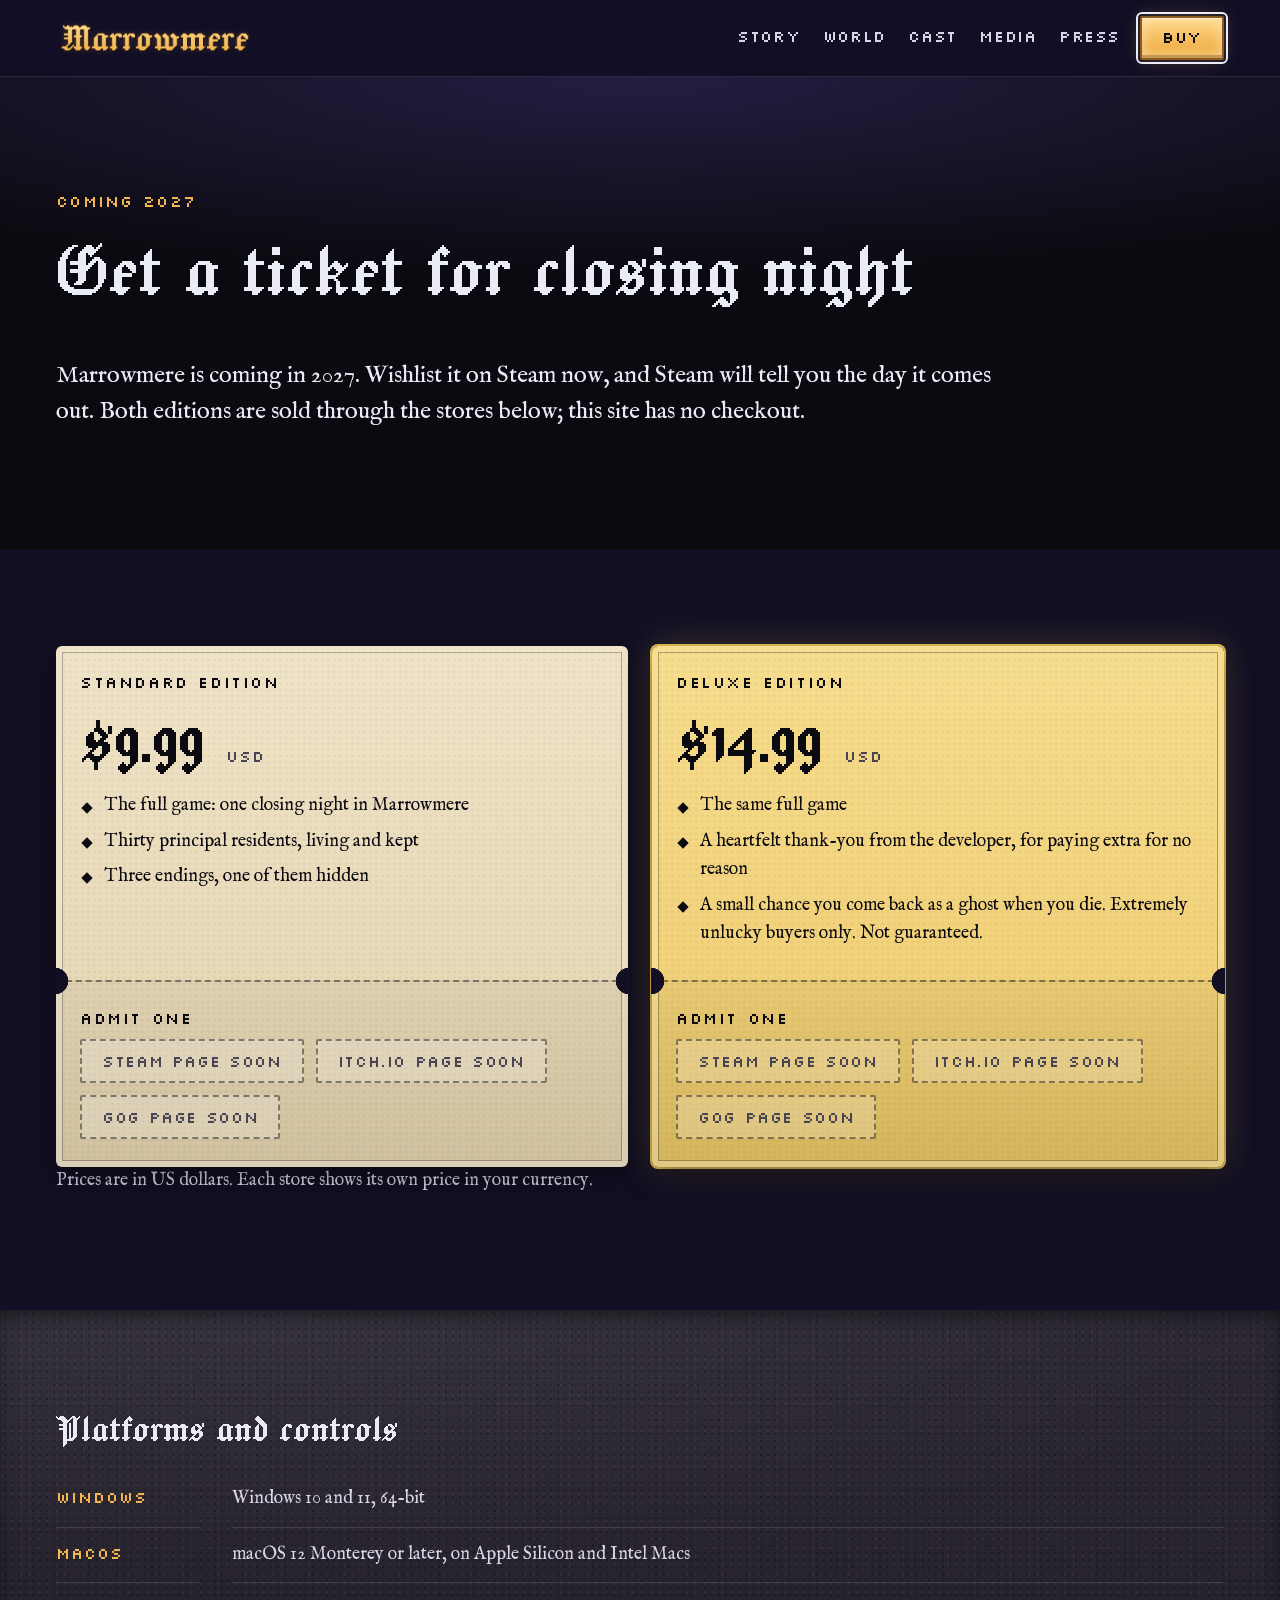
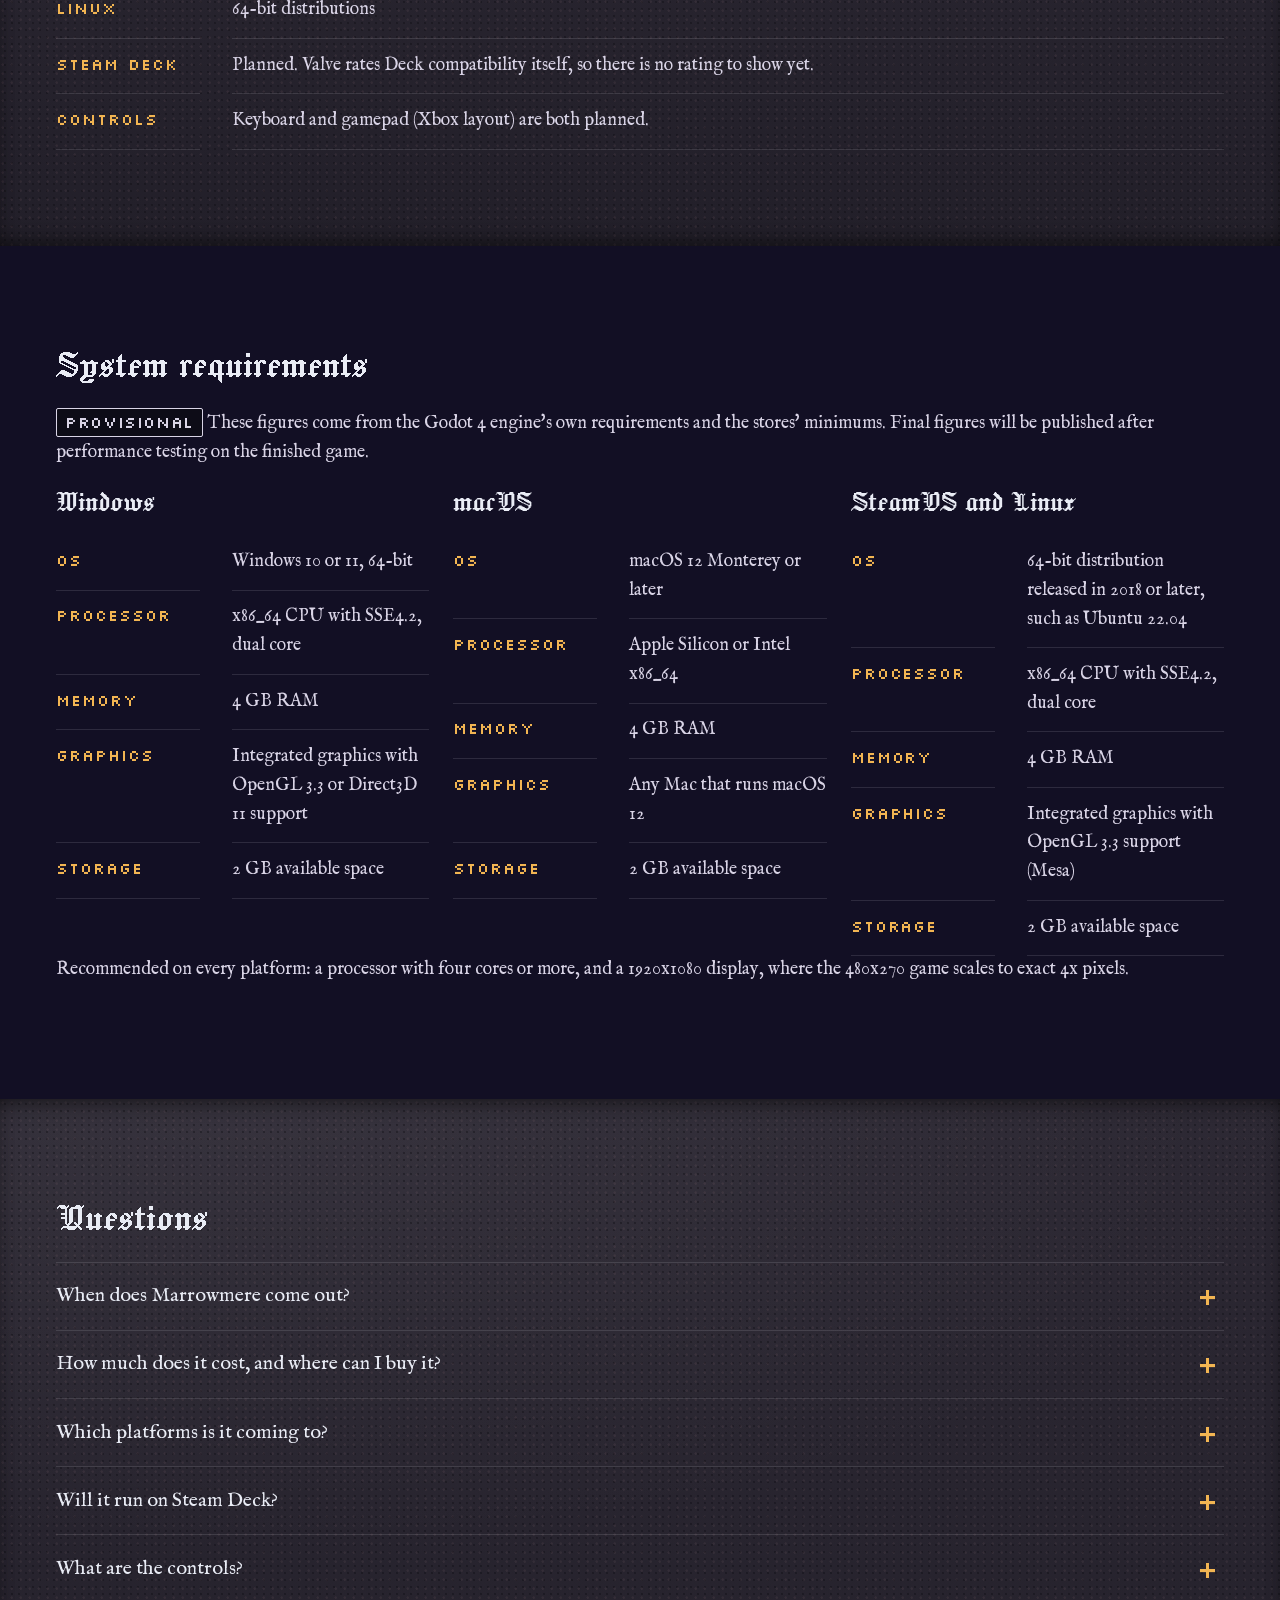
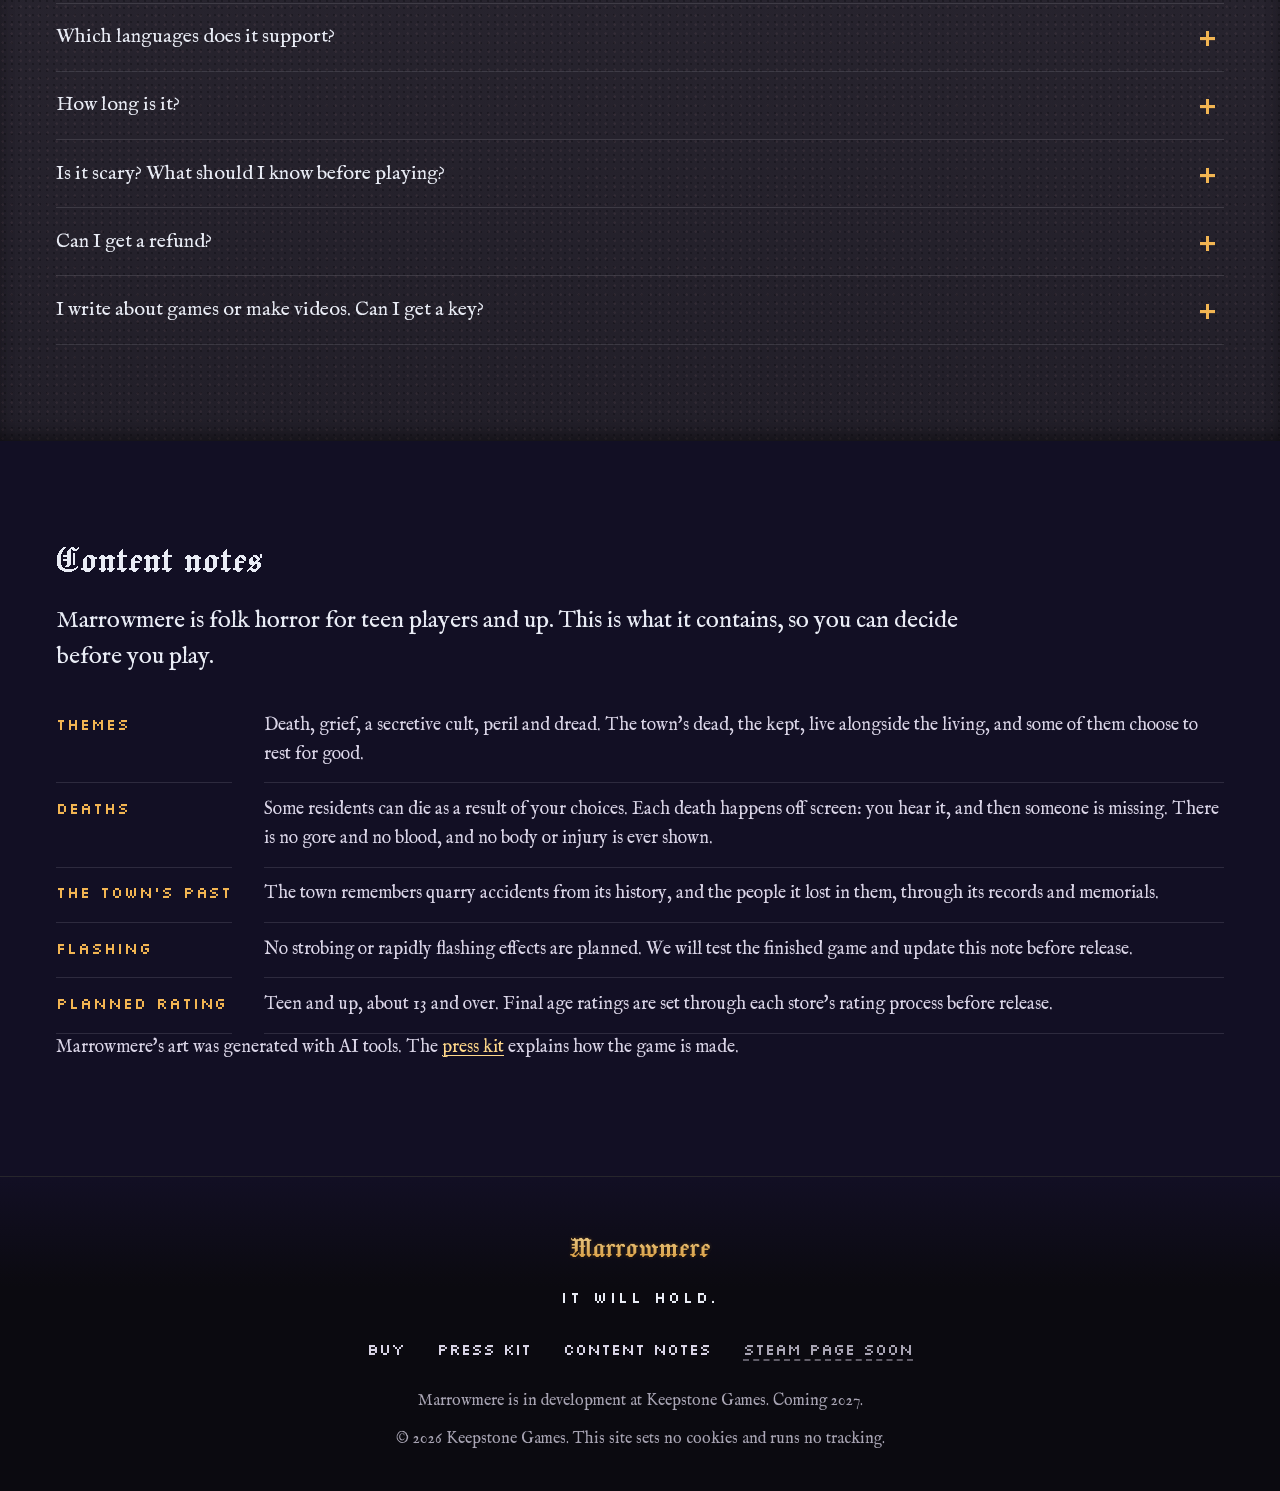
==== commit 36556ef4: "Update the site: Cradock Lake, 12-hour times, the new Deluxe edition, no treaty claim Co-Authored-By" ====
--- a/buy.html
+++ b/buy.html
@@ -4,12 +4,12 @@
 <meta charset="utf-8">
 <meta name="viewport" content="width=device-width, initial-scale=1">
 <title>Buy Marrowmere: editions, platforms and FAQ</title>
-<meta name="description" content="Wishlist Marrowmere on Steam. Standard Edition $9.99 USD, Deluxe Edition $14.99 USD with the soundtrack and a digital art book. Coming 2027 to Windows, macOS and Linux.">
+<meta name="description" content="Wishlist Marrowmere on Steam. Standard Edition $9.99 USD. Deluxe Edition $14.99 USD: the same game, plus the developer's heartfelt thanks. Coming 2027 to Windows, macOS and Linux.">
 <link rel="canonical" href="https://bottobot.github.io/marrowmere-site/buy.html">
 <meta property="og:type" content="website">
 <meta property="og:site_name" content="Marrowmere">
 <meta property="og:title" content="Buy Marrowmere: editions, platforms and FAQ">
-<meta property="og:description" content="Wishlist Marrowmere on Steam. Standard Edition $9.99 USD, Deluxe Edition $14.99 USD with the soundtrack and a digital art book. Coming 2027 to Windows, macOS and Linux.">
+<meta property="og:description" content="Wishlist Marrowmere on Steam. Standard Edition $9.99 USD. Deluxe Edition $14.99 USD: the same game, plus the developer's heartfelt thanks. Coming 2027 to Windows, macOS and Linux.">
 <meta property="og:url" content="https://bottobot.github.io/marrowmere-site/buy.html">
 <meta property="og:image" content="https://bottobot.github.io/marrowmere-site/assets/img/brand/og-image.jpg">
 <meta name="twitter:card" content="summary_large_image">
@@ -77,9 +77,9 @@
           <h3 class="ticket__name" id="ticket-deluxe" data-cfg="editions.deluxe.name">Deluxe Edition</h3>
           <p class="ticket__price"><span data-cfg="editions.deluxe.price">$14.99</span> <small>USD</small></p>
           <ul class="ticket__list">
-            <li>The full game</li>
-            <li>The original soundtrack (digital)</li>
-            <li>A digital art book of the town and cast</li>
+            <li>The same full game</li>
+            <li>A heartfelt thank-you from the developer, for paying extra for no reason</li>
+            <li>A small chance you come back as a ghost when you die. Extremely unlucky buyers only. Not guaranteed.</li>
           </ul>
           <div class="ticket__stub">
             <p class="ticket__name">Admit one</p>
@@ -180,7 +180,7 @@
       <details class="faq" id="faq-price">
         <summary>How much does it cost, and where can I buy it?</summary>
         <div>
-          <p>The Standard Edition is <span data-cfg="editions.standard.price">$9.99</span> USD. The Deluxe Edition is <span data-cfg="editions.deluxe.price">$14.99</span> USD and adds the original soundtrack and a digital art book. Each store shows its price in your own currency, and regional prices are set when the store pages open. Marrowmere is planned for Steam, itch.io and GOG; this site has no checkout.</p>
+          <p>The Standard Edition is <span data-cfg="editions.standard.price">$9.99</span> USD. The Deluxe Edition is <span data-cfg="editions.deluxe.price">$14.99</span> USD, and it is the same game. The difference buys a heartfelt thank-you from the developer and, for the extremely unlucky, a small chance of coming back as a ghost when you die. Not guaranteed. There is no soundtrack and no art book. Each store shows its price in your own currency, and regional prices are set when the store pages open. Marrowmere is planned for Steam, itch.io and GOG; this site has no checkout.</p>
         </div>
       </details>
       <details class="faq" id="faq-platforms">
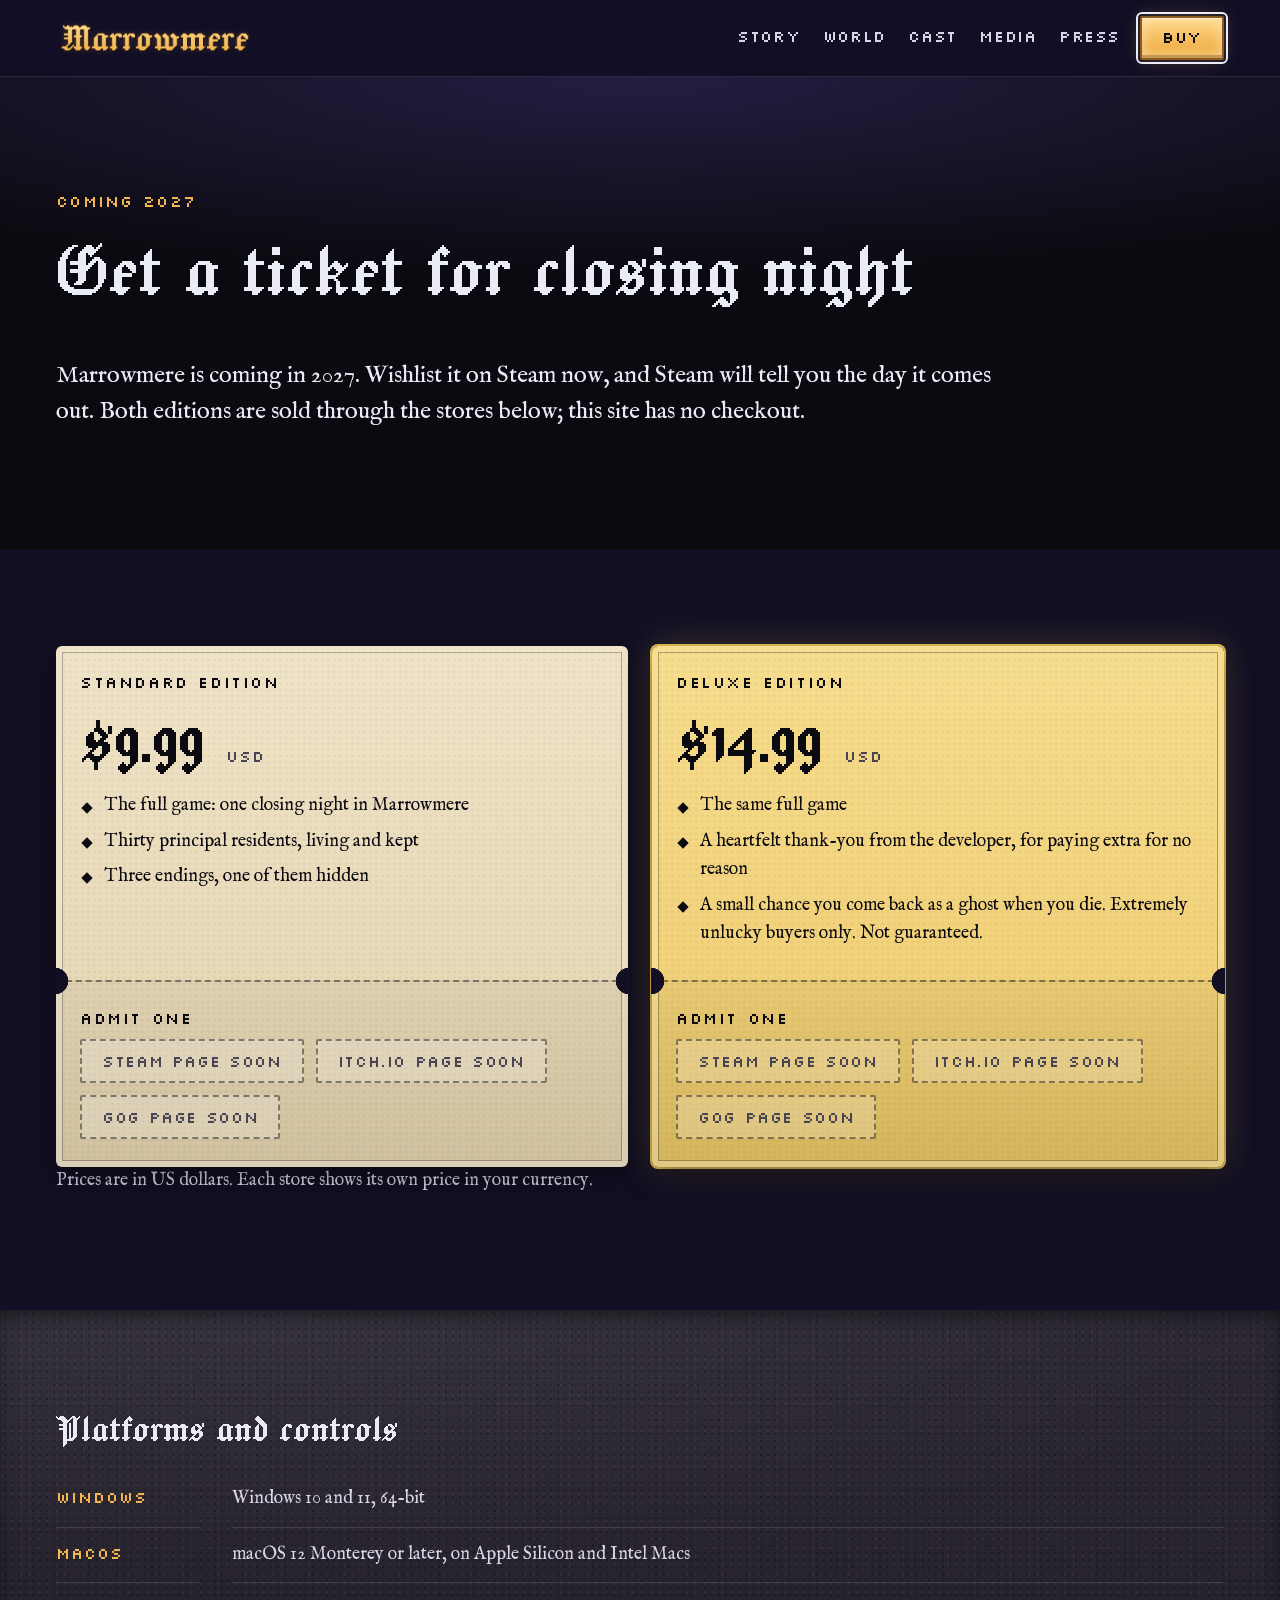
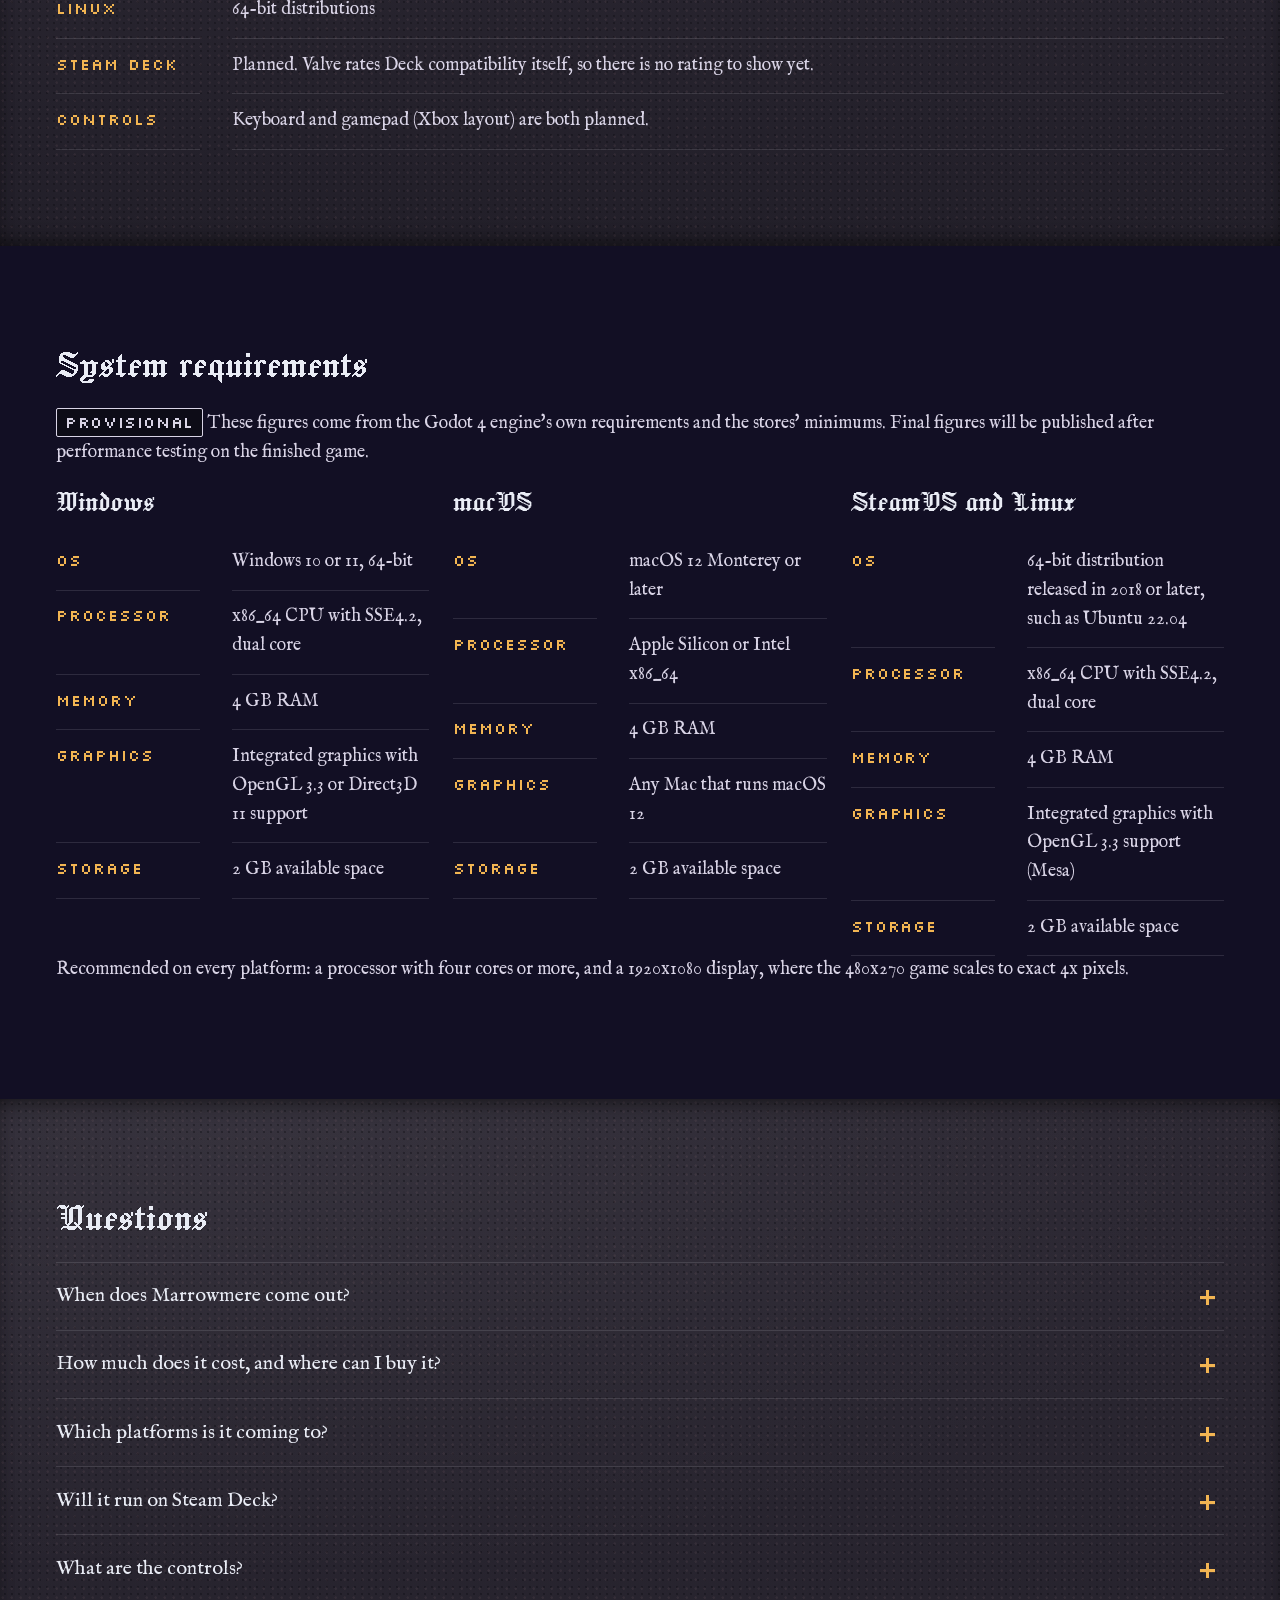
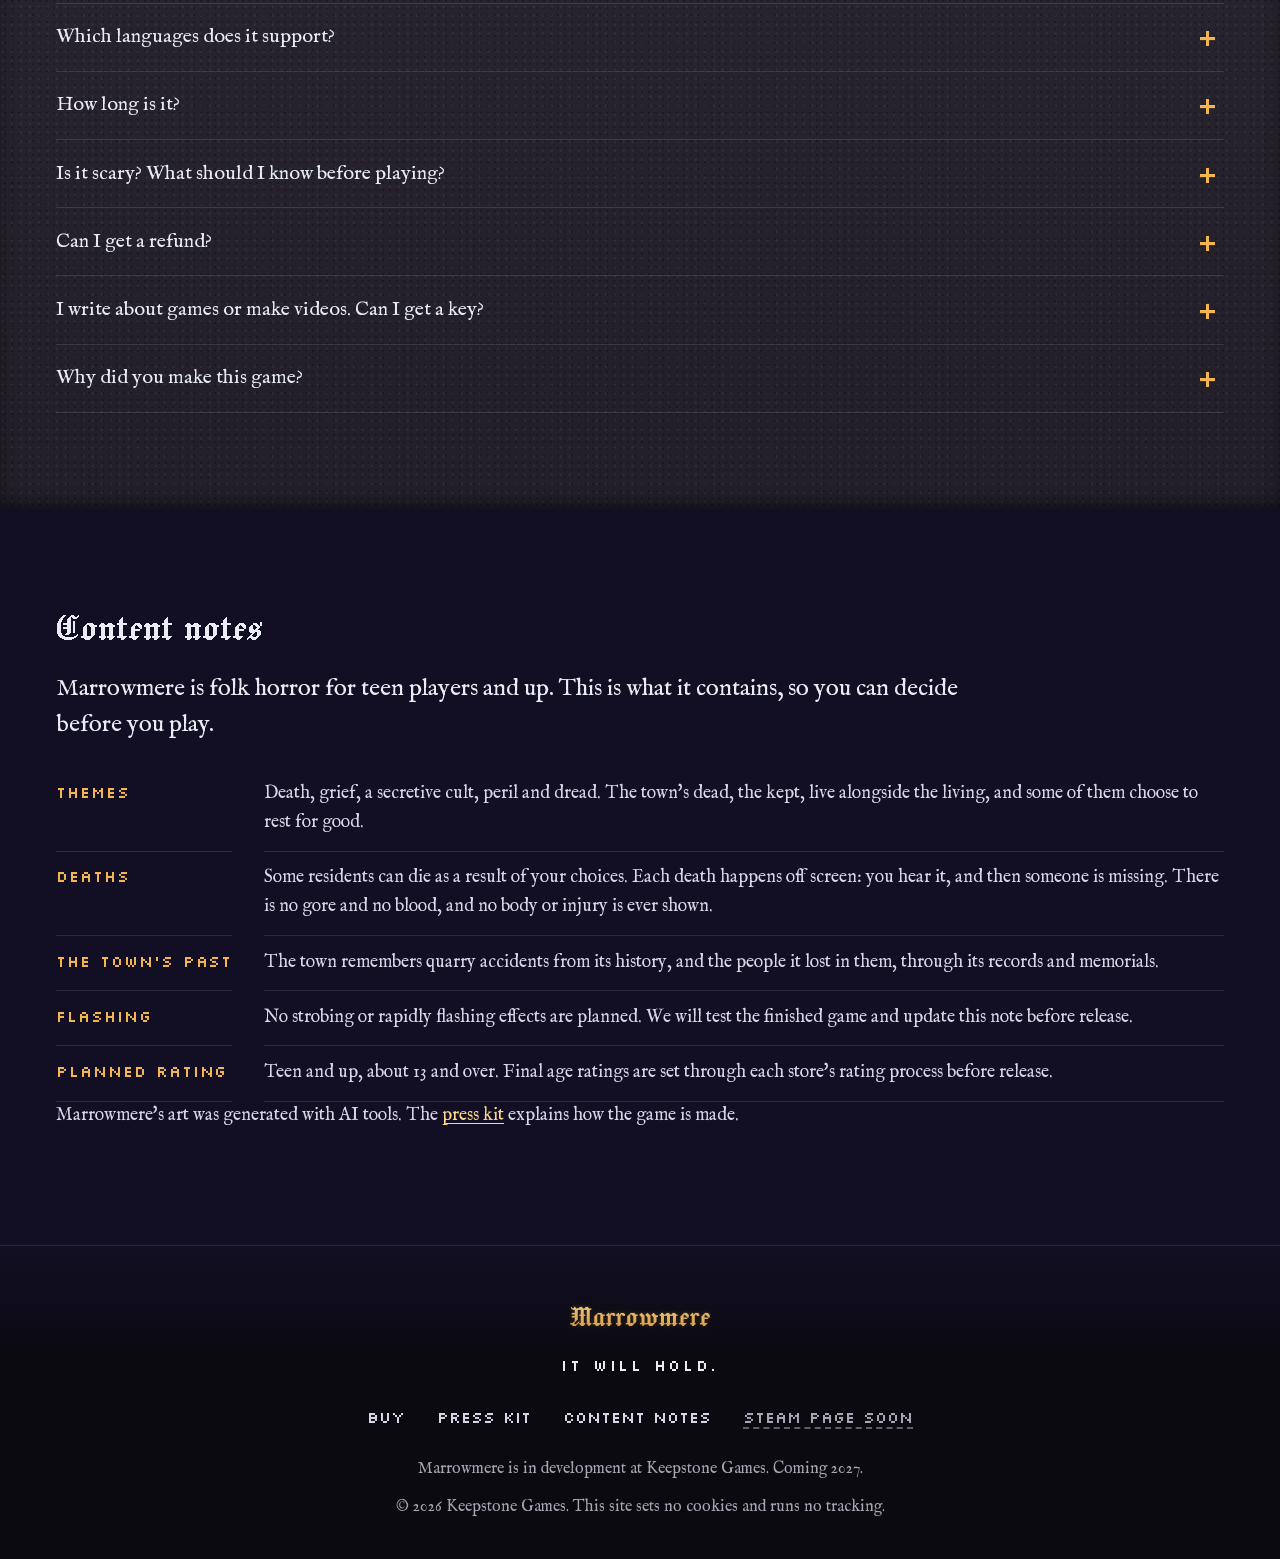
==== commit adb62da0: "Update the site: invented geography, owner FAQ answers, great-cavern masks shot Co-Authored-By: Clau" ====
--- a/buy.html
+++ b/buy.html
@@ -186,13 +186,13 @@
       <details class="faq" id="faq-platforms">
         <summary>Which platforms is it coming to?</summary>
         <div>
-          <p>Windows, macOS and Linux. Those are the only platforms announced. Steam Deck support is planned.</p>
+          <p>Windows, macOS and Linux. Steam Deck support is planned as soon as I sell enough copies that I can afford a Steam Deck. I'm pretty sure it'll run on everything else, but I don't have a fancy Mac, so I didn't test it. I'm pretty sure it runs on Windows 10 and 11, and your normal flavours of Linux: Debian mostly, Ubuntu probably, and Linux Mint, because I like the taste.</p>
         </div>
       </details>
       <details class="faq" id="faq-deck">
         <summary>Will it run on Steam Deck?</summary>
         <div>
-          <p>Steam Deck support is planned. The game draws at 480x270 and scales by whole numbers, so on the Deck's 1280x800 screen it shows at exact 2x pixels. Valve rates Deck compatibility itself after its own review, so there is no rating to show yet.</p>
+          <p>It'll probably work, but until I make enough money to buy a Steam Deck, I can't really test it, so I can't say for sure.</p>
         </div>
       </details>
       <details class="faq" id="faq-controls">
@@ -228,7 +228,13 @@
       <details class="faq" id="faq-keys">
         <summary>I write about games or make videos. Can I get a key?</summary>
         <div>
-          <p>Yes. Keys go out closer to release, and a press contact address is coming soon. Meanwhile, see the <a href="press.html">press kit</a> for the fact sheet, images and logo.</p>
+          <p>If I've ever liked one of your videos, then yes. If you write about video games, then no. Sorry, no journalists allowed. You can pay like anybody else. Or not. It's totally cool. But print is dead. Much like the characters in my game. Or are they?</p>
+        </div>
+      </details>
+      <details class="faq" id="faq-why">
+        <summary>Why did you make this game?</summary>
+        <div>
+          <p>Because my daughters are creeps. They love spooky stuff, and I love them, so I felt inspired by some ideas they had. I wish they wouldn't stare at me when I sleep. It really weirds me out. Not while I'm asleep, of course. But when I wake up and they're just standing there. It's off-putting.</p>
         </div>
       </details>
     </div>
